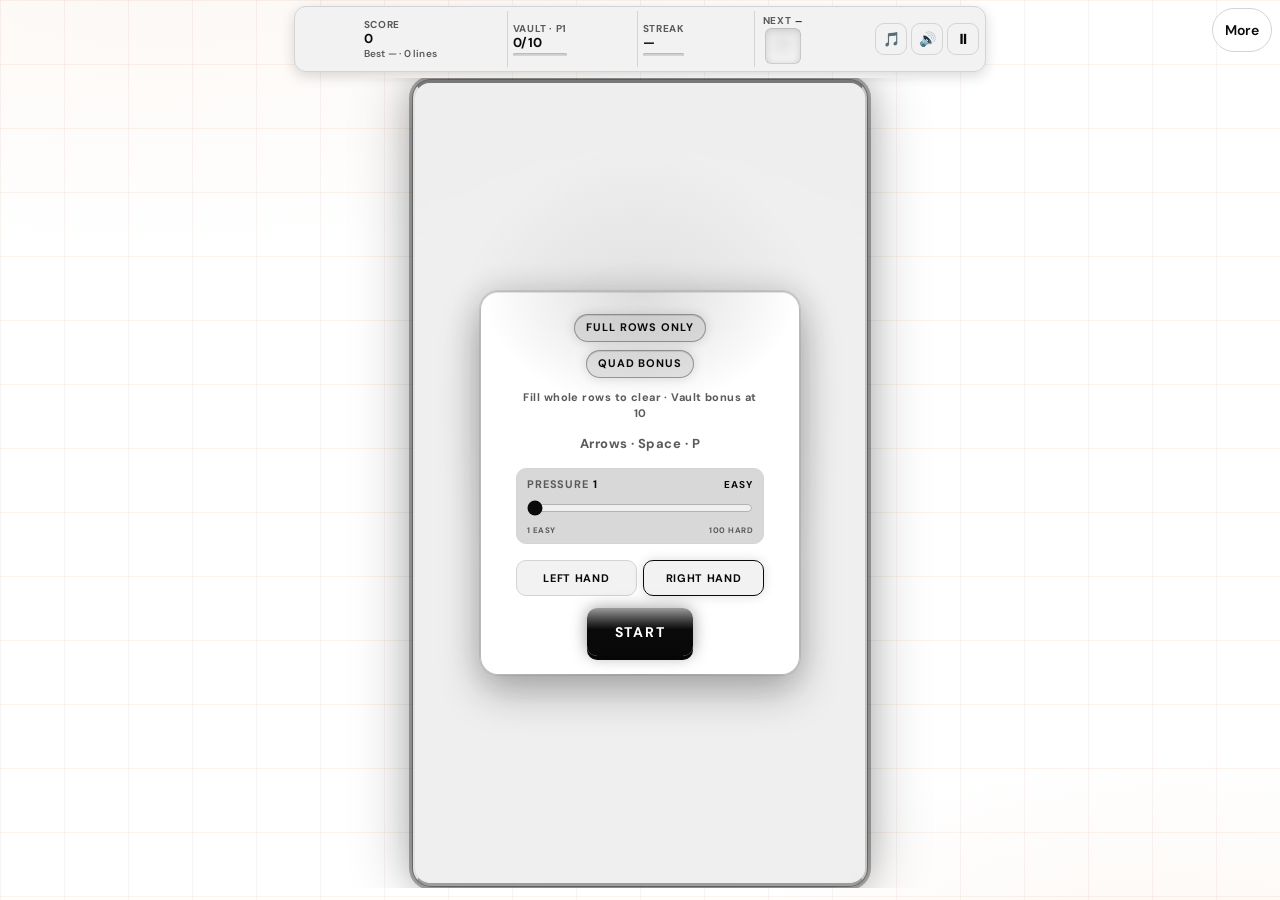
==== index.html @ 6a360b97 "Seclusa Blocks 0.1.0 Publish this game on its own, split out of the combined Seclusa Games app.  Co-" ====
<!DOCTYPE html>
<html lang="en" data-mono data-warm>
<head>
    <meta charset="UTF-8">
    <!--
        `frame-ancestors` is deliberately absent: browsers ignore it in a <meta> tag.
        The local dev server sends X-Frame-Options: SAMEORIGIN so the launcher can
        embed this game. It does not send a CSP header. GitHub Pages sends neither.

        frame-src 'none' stays: it restricts what THIS document may frame, and Blocks
        frames nothing.
    -->
    <meta http-equiv="Content-Security-Policy" content="default-src 'self'; script-src 'self'; style-src 'self'; img-src 'self'; connect-src 'none'; font-src 'self'; media-src 'none'; object-src 'none'; base-uri 'none'; form-action 'none'; frame-src 'none'; manifest-src 'self'; worker-src 'self'; upgrade-insecure-requests">
    <meta http-equiv="Permissions-Policy" content="camera=(), microphone=(), geolocation=(), payment=(), clipboard-read=(), usb=(), midi=(), serial=(), display-capture=(), accelerometer=(), gyroscope=(), magnetometer=(), idle-detection=(), screen-wake-lock=(), browsing-topics=(), interest-cohort=()">
    <meta name="robots" content="noindex, nofollow">
    <meta name="viewport" content="width=device-width, initial-scale=1.0, viewport-fit=cover">
    <meta name="referrer" content="no-referrer">
    <meta name="description" content="Seclusa Blocks — privacy-first falling-block puzzle. No tracking, all local.">
    <meta name="theme-color" content="#0a0a0f" media="(prefers-color-scheme: dark)">
    <meta name="theme-color" content="#0a0a0f">
    <meta name="color-scheme" content="light dark">
    <meta name="mobile-web-app-capable" content="yes">
    <meta name="apple-mobile-web-app-capable" content="yes">
    <meta name="apple-mobile-web-app-status-bar-style" content="black-translucent">
    <meta name="apple-mobile-web-app-title" content="Seclusa Blocks">
    <meta name="application-name" content="Seclusa Blocks">
    <meta name="format-detection" content="telephone=no">
    <link rel="manifest" href="manifest.json">
    <link rel="icon" href="icon.svg" type="image/svg+xml">
    <link rel="icon" href="icon-192.png" type="image/png" sizes="192x192">
    <link rel="apple-touch-icon" href="icon-192.png" sizes="192x192">
    <link rel="apple-touch-icon" href="icon-512.png" sizes="512x512">
    <title>Seclusa Blocks</title>
    <!--
        The shared Material 3 design system first (it writes the --md-sys-color-*
        roles for [data-palette]/[data-theme]), then this game's own stylesheet,
        which builds its tokens on top of those roles.
    -->
    <link rel="stylesheet" href="theme.css">
    <!--
        Puts data-palette / data-theme on this frame's <html> before first paint,
        and listens for `storage` so a palette picked in the launcher — or in any
        other game — lands here without a reload.
    -->
    <script src="theme-game.js"></script>
    <link rel="stylesheet" href="seclusa-base.css">
    <link rel="stylesheet" href="mono.css">
    <link rel="stylesheet" href="style.css">

    <meta name="version" content="0.1.0">
    <link rel="stylesheet" href="stand.css">
</head>
<body>
    <noscript>
        <p class="noscript-note">JavaScript is required to play Seclusa Blocks. Everything runs locally in your browser.</p>
    </noscript>
    <div class="game-container">
        <header class="hud" id="hud">
            <div class="hud-stats" id="statsPanel">
                <div class="stat">
                    <span class="stat-k">Score</span>
                    <span class="stat-v" id="scoreDisplay">0</span>
                    <span class="stat-s">Best <span id="bestDisplay">0</span> · <span id="linesDisplay">0</span> lines</span>
                </div>
                <div class="stat stat-vault" id="vaultBox">
                    <span class="stat-k"><span id="goalDisplay">Vault</span> · P<span id="levelDisplay">1</span></span>
                    <span class="stat-v" id="vaultDisplay">0/10</span>
                    <div class="streak-meter vault-meter" id="vaultMeter" aria-hidden="true">
                        <div class="streak-meter-fill" id="vaultMeterFill"></div>
                    </div>
                    <span class="stat-s hidden" id="goalSub">Clear lines to fill</span>
                    <span class="stat-s hidden" id="levelProgress" aria-hidden="true"></span>
                </div>
                <div class="stat stat-streak" id="streakBox">
                    <span class="stat-k">Streak</span>
                    <span class="stat-v" id="streakDisplay">—</span>
                    <div class="streak-meter" id="streakMeter" aria-hidden="true">
                        <div class="streak-meter-fill" id="streakMeterFill"></div>
                    </div>
                </div>
                <div class="stat stat-next">
                    <span class="stat-k">Next <span class="next-piece-name" id="nextPieceName">—</span></span>
                    <canvas id="nextCanvas" width="100" height="100"></canvas>
                </div>
            </div>
            <div class="hud-actions">
                <button class="icon-btn" id="musicBtn" title="Toggle Music" type="button" aria-label="Music">🎵</button>
                <button class="icon-btn" id="sfxBtn" title="Toggle Sounds" type="button" aria-label="Sounds">🔊</button>
                <button class="icon-btn" id="pauseBtn" title="Pause" type="button" aria-label="Pause">⏸</button>
            </div>
        </header>

        <div class="board-panel" id="boardPanel">
            <div class="game-board vault-frame" id="gameBoard">
                <canvas id="gameCanvas"></canvas>
                <div class="board-toast hidden" id="boardToast" aria-live="polite" aria-atomic="true"></div>
                <div class="overlay" id="startOverlay">
                    <div class="overlay-panel">
                    <!--
                        No name here either. The launcher bar above says
                        `SECLUSA BLOCKS` for as long as the game is open; a second copy
                        in this panel restated it, and Paused and Game Over each carry
                        their own heading, so nothing needed a name here.
                    -->
                    <p class="start-rules"><span class="rule-chip">Full rows only</span><span class="rule-chip">Quad bonus</span></p>
                    <p class="start-hint" id="startGoalHint">Fill whole rows to clear · Vault bonus at 10</p>
                    <p class="control-hint control-hint-touch swipe-hint">Swipe · ▼ soft · ⬇ hard</p>
                    <p class="control-hint control-hint-keyboard">Arrows · Space · P</p>
                    <label class="diff-control" for="diffSlider">
                        <span class="diff-head">
                            <span>Pressure <strong id="diffValue">1</strong></span>
                            <span class="diff-hint" id="diffHint">Easy</span>
                        </span>
                        <input type="range" id="diffSlider" min="1" max="100" value="1" step="1"
                            aria-valuemin="1" aria-valuemax="100" aria-valuenow="1"
                            aria-label="Starting pressure 1 easy to 100 hard">
                        <span class="diff-ends" aria-hidden="true"><span>1 Easy</span><span>100 Hard</span></span>
                    </label>
                    <div class="hand-toggle" role="group" aria-label="Handedness">
                        <button class="btn btn-secondary hand-btn" id="handLeftBtn" type="button" aria-pressed="false">Left hand</button>
                        <button class="btn btn-secondary hand-btn" id="handRightBtn" type="button" aria-pressed="true">Right hand</button>
                    </div>
                    <button class="btn btn-primary hidden" id="continueBtn" type="button">Continue</button>
                    <button class="btn btn-primary" id="startBtn" type="button">Start</button>
                    </div>
                </div>
                <div class="overlay hidden" id="pauseOverlay">
                    <div class="overlay-panel">
                    <h2>Paused</h2>
                    <div class="hand-toggle" role="group" aria-label="Handedness">
                        <button class="btn btn-secondary hand-btn" id="pauseHandLeftBtn" type="button" aria-pressed="false">Left hand</button>
                        <button class="btn btn-secondary hand-btn" id="pauseHandRightBtn" type="button" aria-pressed="true">Right hand</button>
                    </div>
                    <button class="btn btn-primary" id="resumeBtn" type="button">Resume</button>
                    <button class="btn btn-secondary" id="restartFromPause" type="button">New game</button>
                    </div>
                </div>
                <div class="overlay hidden" id="gameOverOverlay">
                    <div class="overlay-panel">
                    <h2>Game Over</h2>
                    <p class="overlay-stat">Score <span id="finalScore">0</span></p>
                    <p class="overlay-stat">Best <span id="finalBest">0</span></p>
                    <p class="overlay-new-best hidden" id="newBestBanner">New best!</p>
                    <p class="overlay-stat overlay-stat-dim">Lines <span id="finalLines">0</span> · Pressure <span id="finalLevel">1</span></p>
                    <button class="btn btn-primary" id="retryBtn" type="button">Play Again</button>
                    </div>
                </div>
            </div>
        </div>

        <div class="control-rail" id="controlRail" aria-hidden="true"></div>

        <button class="dpad-btn hard-drop" id="hardDropBtn" type="button" aria-label="Hard drop">⬇</button>
        <div class="controls-main" id="controlsMain">
            <button class="rotate-btn" id="rotateBtn" type="button" aria-label="Rotate">↻</button>
            <div class="dpad">
                <button class="dpad-btn" id="leftBtn" type="button" aria-label="Left">◀</button>
                <button class="dpad-btn" id="downBtn" type="button" aria-label="Soft drop">▼</button>
                <button class="dpad-btn" id="rightBtn" type="button" aria-label="Right">▶</button>
            </div>
        </div>
    </div>


    <!--
        The "No data leaves your device" badge used to sit here. Privacy is a property of
        the whole app, not of one game, so it is stated once in the Seclusa Games
        launcher About dialog rather than repeated in every game.
    -->

    <script type="module" src="js/main.js"></script>
    <script src="stand-help.js"></script>
    <script src="stand.js"></script>
</body>
</html>
---- theme.css ----
/*
 * Seclusa Games — the shared Material 3 design system.
 *
 * Tokens and chrome are ported from the Solitaire PWA so every game shares one look:
 *   Solitaire/pwa/src/ui/theme.css   (Material 3 theme transcribed from the Android app)
 *   Solitaire/pwa/src/ui/theme.ts    (light/dark + palette role values)
 *   Solitaire/pwa/src/ui/AboutScreen.ts, Dialogs.ts (app bar, dialogs, pills, cards)
 *
 * The palette and night mode are applied through the `data-palette` / `data-theme`
 * attributes on <html> instead of inline styles, because there is no bundler for a
 * game's shell — theme-game.js only sets those two attributes and persists the choice.
 */

/*
 * Typography.
 *
 * DM Sans for body, Sora for headings — the same pair the Seclusa Weather app uses, so
 * the whole Seclusa family shares one voice.
 *
 * Self-hosted, deliberately. A font from Google's CDN would mean a request to a third
 * party on every first visit, which breaks the promise this app makes in its README and
 * in its `connect-src 'none'` policy. These files are latin-subset WOFF2 copied from
 * the weather app's own assets; all six together are 96 KB, loaded once and cached.
 *
 * This also fixes small text rendering as a scatter of dots. `system-ui` was resolving
 * to a face the browser did not treat as concrete — it matched none of the installed
 * families when measured — and the fallback's hinting broke glyph stems apart at the
 * sizes this UI uses. A real hinted webfont does not have that failure mode.
 *
 * `font-display: swap` so text paints immediately in the fallback rather than staying
 * invisible while the woff2 arrives.
 *
 * Pac-Man's ArcadeR is the one deliberate exception: it is part of that game's arcade
 * identity rather than app chrome, and stays.
 */
@font-face {
  font-family: 'DM Sans';
  font-style: normal;
  font-weight: 400;
  font-display: swap;
  src: url('assets/fonts/dm-sans-latin-400-normal.woff2') format('woff2');
}
@font-face {
  font-family: 'DM Sans';
  font-style: normal;
  font-weight: 500;
  font-display: swap;
  src: url('assets/fonts/dm-sans-latin-400-normal.woff2') format('woff2');
}
@font-face {
  font-family: 'DM Sans';
  font-style: normal;
  font-weight: 600;
  font-display: swap;
  src: url('assets/fonts/dm-sans-latin-600-normal.woff2') format('woff2');
}
@font-face {
  font-family: 'DM Sans';
  font-style: normal;
  font-weight: 700;
  font-display: swap;
  src: url('assets/fonts/dm-sans-latin-700-normal.woff2') format('woff2');
}
@font-face {
  font-family: 'Sora';
  font-style: normal;
  font-weight: 600;
  font-display: swap;
  src: url('assets/fonts/sora-latin-600-normal.woff2') format('woff2');
}
@font-face {
  font-family: 'Sora';
  font-style: normal;
  font-weight: 700;
  font-display: swap;
  src: url('assets/fonts/sora-latin-700-normal.woff2') format('woff2');
}
@font-face {
  font-family: 'Sora';
  font-style: normal;
  font-weight: 800;
  font-display: swap;
  src: url('assets/fonts/sora-latin-800-normal.woff2') format('woff2');
}

:root {
  --font-sans: 'DM Sans', -apple-system, BlinkMacSystemFont, 'Segoe UI', Roboto,
    'Noto Sans', 'Liberation Sans', Arial, sans-serif;
  --font-display: 'Sora', 'DM Sans', -apple-system, BlinkMacSystemFont, 'Segoe UI',
    Roboto, sans-serif;

  /*
   * The shared page backdrop: a square grid, masked to fade out from the centre, over
   * a soft vignette.
   *
   * This started life as Blocks' own background. It is now the app's — every game and
   * the launcher wear the same grid, so the five games read as one product rather than
   * five that happen to share a palette.
   *
   * The ink is a very faded orange rather than the palette's on-surface grey, and mixed
   * from `--warm` so it follows the canonical palette in seclusa-base.css and flips with
   * light and dark on its own — at 8% there is no second orange here to keep in step.
   * It is fainter than the grey it replaced because the grid sits behind text and tiles
   * on this screen, where a 10% line is a visible weave rather than ground.
   *
   * The card games do not show this grid: their felt is an absolutely positioned element
   * over the whole window, painted on top of `html::before`. They carry their own, which
   * is why the two are not one token.
   *
   * The fallback in `--warm` is load-bearing. Three offline pages link this file without
   * seclusa-base.css, where `--warm` is undefined -- and an undefined var() inside
   * color-mix() makes the whole declaration invalid at computed-value time, which takes
   * the grid with it and shows no error. The fallback is the dark-theme value from
   * seclusa-base.css, so those pages get the same line rather than none.
   */
  --page-grid-ink: color-mix(in srgb, var(--warm, #e08a3c) 8%, transparent);
  --page-grid-size: 32px;
  --page-vignette: color-mix(in srgb, var(--md-sys-color-scrim) 9%, transparent);

  /* Neutral color roles (light) — Solitaire values/colors.xml */
  --md-sys-color-surface: #fcf8f7;
  --md-sys-color-on-surface: #1c1b1b;
  --md-sys-color-surface-container-lowest: #ffffff;
  --md-sys-color-surface-container-low: #f6f1f0;
  --md-sys-color-surface-container: #f0ebea;
  --md-sys-color-surface-container-high: #ebe4e4;
  --md-sys-color-surface-container-highest: #e5dedd;
  --md-sys-color-surface-bright: #fcf8f6;
  --md-sys-color-surface-dim: #dcd5d4;
  --md-sys-color-surface-variant: #e8e0de;
  --md-sys-color-on-surface-variant: #4a4444;
  --md-sys-color-outline: #7b7474;
  --md-sys-color-outline-variant: #cbc3c2;
  --md-sys-color-error: #b3261e;
  --md-sys-color-on-error: #ffffff;
  --md-sys-color-error-container: #f9dedc;
  --md-sys-color-on-error-container: #410e0b;
  --md-sys-color-inverse-surface: #32302f;
  --md-sys-color-inverse-on-surface: #f5eeed;
  --md-sys-color-scrim: #000000;

  /*
   * HAIRLINES.
   *
   * A one-pixel rule only reads as a *line* when it is opaque enough. Below roughly a
   * quarter of the ink colour it stops being a continuous stroke and reads as a row of
   * dots — which is the "dotty line" artefact, and it gets worse the thinner the line is
   * in device pixels. Measured at devicePixelRatio 1.25, Chromium reports a used border
   * width of 0.8px for 1px, 1.5px and even 0.5px — one whole device pixel in every case —
   * so the width is not the variable; the alpha is.
   *
   * These two tokens put a floor under it. Mix with `transparent`, so they tint whatever
   * surface they sit on and stay correct in both themes.
   */
  --hairline: color-mix(in srgb, var(--md-sys-color-on-surface) 30%, transparent);
  --hairline-strong: color-mix(in srgb, var(--md-sys-color-on-surface) 55%, transparent);

  /*
   * Chrome colors — menu bar, chips, header buttons.
   *
   * These used to be hard-coded translucent washes — `--menu-bar-surface: #1affffff`
   * over a `blur(6px)` backdrop — which resolve to a cold pale-cyan 30% white border.
   * Against the card games' green playfields that reads as an unwanted cold edge, and
   * the dark theme's `#cc1a1a1a` surface put a maroon wash behind every pill.
   *
   * They are now palette-aware Material roles instead. Chrome recedes; the palette
   * colour is reserved for accents (active buttons, focus, the card playfield), so the
   * whole app shifts with the theme and nothing floats on a mismatched tint.
   */
  --menu-bar-icon: var(--md-sys-color-on-surface-variant);
  --menu-bar-label: var(--md-sys-color-on-surface-variant);
  --menu-bar-surface: var(--md-sys-color-surface-container);
  --menu-bar-stroke: var(--md-sys-color-outline-variant);
  /*
   * The score and time chips sit *on* the menu bar, so they cannot share its surface.
   * Both were `surface-container` / `surface-container-low`, which in light mode are
   * #f0ebea and #f6f1f0 — a 2% difference. The chips read as washed into the bar behind
   * them rather than as objects in their own right. `lowest` is the step that actually
   * lifts them: white on light, near-black on dark. Same reasoning for header buttons,
   * which sit on the same bar.
   */
  --score-chip-surface: var(--md-sys-color-surface-container-lowest);
  --score-chip-stroke: var(--md-sys-color-outline-variant);
  --header-button-surface: var(--md-sys-color-surface-container-lowest);
  --header-button-stroke: var(--md-sys-color-outline-variant);
  --settings-background: var(--md-sys-color-surface-container-low);
  --preference-card: var(--md-sys-color-surface-container-lowest);

  /* Shapes and elevations — drawable/*.xml, dimens.xml */
  --menu-bar-radius: 16px;
  --menu-bar-border: 1px solid var(--menu-bar-stroke);
  --score-chip-radius: 16px;
  --score-chip-border: 1px solid var(--score-chip-stroke);
  --score-chip-shadow: 0 2px 6px rgb(0 0 0 / 35%);
  --bar-margin: 16px;
  --layout-padding: 15px;

  /* Type scale — styles.xml TextAppearance.App.* */
  /*
 * Type scale.
 *
 * Weights raised from the original, but not as far as a first pass took them. Body copy
 * sat at 400 and did read thin, so bodies are 500. The first attempt pushed every
 * heading to 800 as well, which flattened the hierarchy — everything shouted at once and
 * the scale stopped reading. Headings stay at 700.
 *
 * Menu labels are the one to watch: they are small, and 600 weight at that size is the
 * worst combination on a low-resolution display — the stems are thinner than a device
 * pixel and break up. They sit at 500 with a touch of letter-spacing to stay legible.
 *
 * Sizes were raised a step across the board; the previous set read small, especially on
 * a phone where the launcher tiles carry most of the interface.
 */
  --type-title-large: 800 22px/1.25 var(--font-display);
  --type-title-medium: 700 18px/1.3 var(--font-display);
  --type-body-large: 400 16px/1.5 var(--font-sans);
  --type-body-medium: 400 15px/1.45 var(--font-sans);
  --type-label-large: 600 15px/1.3 var(--font-sans);
  --type-menu-label: 600 12.5px/1.35 var(--font-sans);

  color-scheme: light dark;
}

/* Dark neutrals — Solitaire values-night/colors.xml */
[data-theme='dark'] {
  /* The vignette has to work harder in the dark, where there is no surface to sink
     into. Same as Blocks did with its own copy of this value. */
  --page-vignette: color-mix(in srgb, var(--md-sys-color-scrim) 55%, transparent);
  --md-sys-color-surface: #121212;
  --md-sys-color-on-surface: #e8e6e3;
  --md-sys-color-surface-container-lowest: #0c0c0c;
  --md-sys-color-surface-container-low: #1a1a1a;
  --md-sys-color-surface-container: #212121;
  --md-sys-color-surface-container-high: #2c2c2c;
  --md-sys-color-surface-container-highest: #383838;
  --md-sys-color-surface-bright: #3f3f3f;
  --md-sys-color-surface-dim: #121212;
  --md-sys-color-surface-variant: #494643;
  --md-sys-color-on-surface-variant: #cbc5c0;
  --md-sys-color-outline: #958f8a;
  --md-sys-color-outline-variant: #494643;
  --md-sys-color-error: #ffb4ab;
  --md-sys-color-on-error: #690005;
  --md-sys-color-error-container: #93000a;
  --md-sys-color-on-error-container: #ffdad6;
  --md-sys-color-inverse-surface: #e8e6e3;
  --md-sys-color-inverse-on-surface: #2f2f2f;
  --menu-bar-icon: var(--md-sys-color-on-surface-variant);
  --menu-bar-label: var(--md-sys-color-on-surface-variant);
  /* See the light block above — the dark overrides no longer use hard-coded maroon and
     cyan-white washes, they inherit the same palette-aware roles. */
  --menu-bar-surface: var(--md-sys-color-surface-container);
  --menu-bar-stroke: var(--md-sys-color-outline-variant);
  /*
   * The score and time chips sit *on* the menu bar, so they cannot share its surface.
   * Both were `surface-container` / `surface-container-low`, which in light mode are
   * #f0ebea and #f6f1f0 — a 2% difference. The chips read as washed into the bar behind
   * them rather than as objects in their own right. `lowest` is the step that actually
   * lifts them: white on light, near-black on dark. Same reasoning for header buttons,
   * which sit on the same bar.
   */
  --score-chip-surface: var(--md-sys-color-surface-container-lowest);
  --score-chip-stroke: var(--md-sys-color-outline-variant);
  --header-button-surface: var(--md-sys-color-surface-container-lowest);
  --header-button-stroke: var(--md-sys-color-outline-variant);
  --settings-background: var(--md-sys-color-surface-container-low);
  --preference-card: var(--md-sys-color-surface-container-lowest);
}

/*
 * SECONDARY / TERTIARY.
 *
 * Added because games need a second and a third accent hue. The card games only
 * ever paint `primary`, but Block's "Vault" meter, its streak meter and Word
 * Puzzle's gradient partner all need to be visibly *other* colours, and a game
 * that invented its own hex for those would be exactly the fixed palette this
 * file exists to prevent. `secondary` and `tertiary` are the rest of the
 * Material 3 role set for each scheme, so the four palettes stay the whole
 * palette and the games stay consumers of it.
 */

/*
 * The default palette, as plain CSS.
 *
 * `data-palette` is set by JS from localStorage, so before that runs — and permanently
 * if it never runs — the root element carried no `--md-sys-color-primary` at all. Every
 * accent in the shell resolved to an invalid value and painted as nothing, which is a
 * visible flash on first paint rather than a theoretical one.
 *
 * These are navy's light-scheme values, mirroring `[data-palette='navy']` below. Same
 * specificity, and deliberately earlier in the file, so any real `data-palette` still
 * wins. DEFAULT_THEME_COLOR in theme.js / theme-game.js / games/pacman/theme.js and the
 * card engine's Preferences.js must agree with this block.
 */
:root {
  --md-sys-color-primary: #1b3b6f;
  --md-sys-color-on-primary: #ffffff;
  --md-sys-color-primary-container: #d4e3ff;
  --md-sys-color-on-primary-container: #001c3b;
  --md-sys-color-secondary: #4a5b70;
  --md-sys-color-on-secondary: #ffffff;
  --md-sys-color-secondary-container: #d4e3ff;
  --md-sys-color-on-secondary-container: #0b1b2d;
  --md-sys-color-tertiary: #565e71;
  --md-sys-color-on-tertiary: #ffffff;
  --md-sys-color-tertiary-container: #dae2f9;
  --md-sys-color-on-tertiary-container: #131c2c;
  --theme-game-select-background: #0d2340;
  --theme-game-select-background-end: #081629;
  --theme-color-drawer-selected: #cfe0fb;
}

/*
 * Palette roles. Only the roles this shell actually paints are ported — the secondary
 * and tertiary containers of the Android theme are unused outside the card table.
 */
[data-palette='orange'] {
  --md-sys-color-primary: #8b5000;
  --md-sys-color-on-primary: #ffffff;
  --md-sys-color-primary-container: #ffdcc2;
  --md-sys-color-on-primary-container: #2c1500;  --md-sys-color-secondary: #6f4a8c;
  --md-sys-color-on-secondary: #ffffff;
  --md-sys-color-secondary-container: #edd9ff;
  --md-sys-color-on-secondary-container: #25073a;
  --md-sys-color-tertiary: #00696e;
  --md-sys-color-on-tertiary: #ffffff;
  --md-sys-color-tertiary-container: #9df0f6;
  --md-sys-color-on-tertiary-container: #002022;
  --theme-game-select-background: #bf360c;
  --theme-game-select-background-end: #7e2202;
  --theme-color-drawer-selected: #ffe0b2;
}

[data-palette='green'] {
  --md-sys-color-primary: #1b6b37;
  --md-sys-color-on-primary: #ffffff;
  --md-sys-color-primary-container: #a8f2ad;
  --md-sys-color-on-primary-container: #002106;  --md-sys-color-secondary: #6f4a8c;
  --md-sys-color-on-secondary: #ffffff;
  --md-sys-color-secondary-container: #edd9ff;
  --md-sys-color-on-secondary-container: #25073a;
  --md-sys-color-tertiary: #00696e;
  --md-sys-color-on-tertiary: #ffffff;
  --md-sys-color-tertiary-container: #9df0f6;
  --md-sys-color-on-tertiary-container: #002022;
  --theme-game-select-background: #14532d;
  --theme-game-select-background-end: #0b3b1e;
  --theme-color-drawer-selected: #c8e6c9;
}

[data-palette='blue'] {
  --md-sys-color-primary: #1565c0;
  --md-sys-color-on-primary: #ffffff;
  --md-sys-color-primary-container: #d6e3ff;
  --md-sys-color-on-primary-container: #001b3f;  --md-sys-color-secondary: #6f4a8c;
  --md-sys-color-on-secondary: #ffffff;
  --md-sys-color-secondary-container: #edd9ff;
  --md-sys-color-on-secondary-container: #25073a;
  --md-sys-color-tertiary: #00696e;
  --md-sys-color-on-tertiary: #ffffff;
  --md-sys-color-tertiary-container: #9df0f6;
  --md-sys-color-on-tertiary-container: #002022;
  --theme-game-select-background: #0d47a1;
  --theme-game-select-background-end: #082f66;
  --theme-color-drawer-selected: #bbdefb;
}

[data-palette='purple'] {
  --md-sys-color-primary: #6a1b9a;
  --md-sys-color-on-primary: #ffffff;
  --md-sys-color-primary-container: #f3daff;
  --md-sys-color-on-primary-container: #260046;  --md-sys-color-secondary: #8f4d00;
  --md-sys-color-on-secondary: #ffffff;
  --md-sys-color-secondary-container: #ffddb8;
  --md-sys-color-on-secondary-container: #2d1500;
  --md-sys-color-tertiary: #00696e;
  --md-sys-color-on-tertiary: #ffffff;
  --md-sys-color-tertiary-container: #9df0f6;
  --md-sys-color-on-tertiary-container: #002022;
  --theme-game-select-background: #3f0f5e;
  --theme-game-select-background-end: #27093b;
  --theme-color-drawer-selected: #e1bee7;
}

/*
 * Four more palettes, added so the picker is a real choice rather than four options.
 * Rose, Teal, Amber and Slate fill the gaps the original set left: there was no warm
 * red, no cool cyan, no gold, and nothing neutral at all. Slate in particular gives a
 * calm, near-achromatic option for anyone who finds the saturated greens tiring.
 *
 * Every block carries the full Material 3 role set in both schemes, because these roles
 * are read directly by the chrome, the dialogs and the games — a partial block would
 * fall through to the previous palette's values and produce a mismatched UI.
 */
[data-palette='rose'] {
  --md-sys-color-primary: #a8274e;
  --md-sys-color-on-primary: #ffffff;
  --md-sys-color-primary-container: #ffd9e1;
  --md-sys-color-on-primary-container: #3f0018;
  --md-sys-color-secondary: #75565a;
  --md-sys-color-on-secondary: #ffffff;
  --md-sys-color-secondary-container: #ffd9e0;
  --md-sys-color-on-secondary-container: #2c1519;
  --md-sys-color-tertiary: #7c5635;
  --md-sys-color-on-tertiary: #ffffff;
  --md-sys-color-tertiary-container: #ffdbbe;
  --md-sys-color-on-tertiary-container: #2f1500;
  --theme-game-select-background: #7b1f3a;
  --theme-game-select-background-end: #4f1124;
  --theme-color-drawer-selected: #f9d9e0;
}

[data-palette='teal'] {
  --md-sys-color-primary: #006a60;
  --md-sys-color-on-primary: #ffffff;
  --md-sys-color-primary-container: #9df2e7;
  --md-sys-color-on-primary-container: #00201c;
  --md-sys-color-secondary: #4a6360;
  --md-sys-color-on-secondary: #ffffff;
  --md-sys-color-secondary-container: #cce8e3;
  --md-sys-color-on-secondary-container: #06201d;
  --md-sys-color-tertiary: #456179;
  --md-sys-color-on-tertiary: #ffffff;
  --md-sys-color-tertiary-container: #cbe6ff;
  --md-sys-color-on-tertiary-container: #001e31;
  --theme-game-select-background: #0b4f49;
  --theme-game-select-background-end: #06332f;
  --theme-color-drawer-selected: #b2dfd7;
}

[data-palette='amber'] {
  --md-sys-color-primary: #8a5a00;
  --md-sys-color-on-primary: #ffffff;
  --md-sys-color-primary-container: #ffddb0;
  --md-sys-color-on-primary-container: #2c1800;
  --md-sys-color-secondary: #6c5c3f;
  --md-sys-color-on-secondary: #ffffff;
  --md-sys-color-secondary-container: #f5e0bb;
  --md-sys-color-on-secondary-container: #251a04;
  --md-sys-color-tertiary: #4c6545;
  --md-sys-color-on-tertiary: #ffffff;
  --md-sys-color-tertiary-container: #ceeabd;
  --md-sys-color-on-tertiary-container: #0a1f08;
  --theme-game-select-background: #6b4a12;
  --theme-game-select-background-end: #44300a;
  --theme-color-drawer-selected: #ffe1b8;
}

[data-palette='slate'] {
  --md-sys-color-primary: #4f5b66;
  --md-sys-color-on-primary: #ffffff;
  --md-sys-color-primary-container: #d6e2ee;
  --md-sys-color-on-primary-container: #0b1923;
  --md-sys-color-secondary: #525f6a;
  --md-sys-color-on-secondary: #ffffff;
  --md-sys-color-secondary-container: #d6e4f1;
  --md-sys-color-on-secondary-container: #0d1c27;
  --md-sys-color-tertiary: #5c5f6b;
  --md-sys-color-on-tertiary: #ffffff;
  --md-sys-color-tertiary-container: #e2e2ec;
  --md-sys-color-on-tertiary-container: #191b24;
  --theme-game-select-background: #37424c;
  --theme-game-select-background-end: #232b33;
  --theme-color-drawer-selected: #d3dde6;
}

[data-palette='navy'] {
  --md-sys-color-primary: #1b3b6f;
  --md-sys-color-on-primary: #ffffff;
  --md-sys-color-primary-container: #d4e3ff;
  --md-sys-color-on-primary-container: #001c3b;
  --md-sys-color-secondary: #4a5b70;
  --md-sys-color-on-secondary: #ffffff;
  --md-sys-color-secondary-container: #d4e3ff;
  --md-sys-color-on-secondary-container: #0b1b2d;
  --md-sys-color-tertiary: #565e71;
  --md-sys-color-on-tertiary: #ffffff;
  --md-sys-color-tertiary-container: #dae2f9;
  --md-sys-color-on-tertiary-container: #131c2c;
  --theme-game-select-background: #0d2340;
  --theme-game-select-background-end: #081629;
  --theme-color-drawer-selected: #cfe0fb;
}

[data-palette='indigo'] {
  --md-sys-color-primary: #4b52c4;
  --md-sys-color-on-primary: #ffffff;
  --md-sys-color-primary-container: #e0e0ff;
  --md-sys-color-on-primary-container: #000f5c;
  --md-sys-color-secondary: #5b5d72;
  --md-sys-color-on-secondary: #ffffff;
  --md-sys-color-secondary-container: #e0e0f9;
  --md-sys-color-on-secondary-container: #181a2c;
  --md-sys-color-tertiary: #77536d;
  --md-sys-color-on-tertiary: #ffffff;
  --md-sys-color-tertiary-container: #ffd7f1;
  --md-sys-color-on-tertiary-container: #2d1228;
  --theme-game-select-background: #2c3080;
  --theme-game-select-background-end: #1b1e56;
  --theme-color-drawer-selected: #dcdcff;
}

[data-palette='lime'] {
  --md-sys-color-primary: #4a6700;
  --md-sys-color-on-primary: #ffffff;
  --md-sys-color-primary-container: #c9f27f;
  --md-sys-color-on-primary-container: #142100;
  --md-sys-color-secondary: #57643a;
  --md-sys-color-on-secondary: #ffffff;
  --md-sys-color-secondary-container: #daeab6;
  --md-sys-color-on-secondary-container: #151e00;
  --md-sys-color-tertiary: #39656b;
  --md-sys-color-on-tertiary: #ffffff;
  --md-sys-color-tertiary-container: #bfeaf1;
  --md-sys-color-on-tertiary-container: #001f24;
  --theme-game-select-background: #2f5000;
  --theme-game-select-background-end: #1d3300;
  --theme-color-drawer-selected: #cbf19b;
}

[data-palette='crimson'] {
  --md-sys-color-primary: #8c1d18;
  --md-sys-color-on-primary: #ffffff;
  --md-sys-color-primary-container: #ffdad6;
  --md-sys-color-on-primary-container: #410002;
  --md-sys-color-secondary: #775652;
  --md-sys-color-on-secondary: #ffffff;
  --md-sys-color-secondary-container: #ffdad6;
  --md-sys-color-on-secondary-container: #2d1512;
  --md-sys-color-tertiary: #705c2e;
  --md-sys-color-on-tertiary: #ffffff;
  --md-sys-color-tertiary-container: #fbdfa6;
  --md-sys-color-on-tertiary-container: #261900;
  --theme-game-select-background: #6b1611;
  --theme-game-select-background-end: #450d0a;
  --theme-color-drawer-selected: #f9d9d6;
}

[data-theme='dark'][data-palette='navy'] {
  --md-sys-color-primary: #a8c8ff;
  --md-sys-color-on-primary: #00315e;
  --md-sys-color-primary-container: #1b3b6f;
  --md-sys-color-on-primary-container: #d4e3ff;
  --md-sys-color-secondary: #b9c8db;
  --md-sys-color-on-secondary: #23313f;
  --md-sys-color-secondary-container: #3a495a;
  --md-sys-color-on-secondary-container: #d4e3ff;
  --md-sys-color-tertiary: #bec6dc;
  --md-sys-color-on-tertiary: #28303f;
  --md-sys-color-tertiary-container: #3e4759;
  --md-sys-color-on-tertiary-container: #dae2f9;
  --theme-color-drawer-selected: #1b3b6f;
}

[data-theme='dark'][data-palette='indigo'] {
  --md-sys-color-primary: #bec2ff;
  --md-sys-color-on-primary: #141e9e;
  --md-sys-color-primary-container: #333bcb;
  --md-sys-color-on-primary-container: #e0e0ff;
  --md-sys-color-secondary: #c3c5dd;
  --md-sys-color-on-secondary: #2c2f42;
  --md-sys-color-secondary-container: #424659;
  --md-sys-color-on-secondary-container: #e0e0f9;
  --md-sys-color-tertiary: #e6b9d8;
  --md-sys-color-on-tertiary: #45263d;
  --md-sys-color-tertiary-container: #5d3b55;
  --md-sys-color-on-tertiary-container: #ffd7f1;
  --theme-color-drawer-selected: #333bcb;
}

[data-theme='dark'][data-palette='lime'] {
  --md-sys-color-primary: #aed65f;
  --md-sys-color-on-primary: #253500;
  --md-sys-color-primary-container: #354d00;
  --md-sys-color-on-primary-container: #c9f27f;
  --md-sys-color-secondary: #bfcaa0;
  --md-sys-color-on-secondary: #2a3514;
  --md-sys-color-secondary-container: #404b29;
  --md-sys-color-on-secondary-container: #daeab6;
  --md-sys-color-tertiary: #a3ced5;
  --md-sys-color-on-tertiary: #07363d;
  --md-sys-color-tertiary-container: #204d54;
  --md-sys-color-on-tertiary-container: #bfeaf1;
  --theme-color-drawer-selected: #354d00;
}

[data-theme='dark'][data-palette='crimson'] {
  --md-sys-color-primary: #ffb4ab;
  --md-sys-color-on-primary: #5f0b06;
  --md-sys-color-primary-container: #7c1d18;
  --md-sys-color-on-primary-container: #ffdad6;
  --md-sys-color-secondary: #e7bdb8;
  --md-sys-color-on-secondary: #442926;
  --md-sys-color-secondary-container: #5d3d3a;
  --md-sys-color-on-secondary-container: #ffdad6;
  --md-sys-color-tertiary: #dec48c;
  --md-sys-color-on-tertiary: #3f2e06;
  --md-sys-color-tertiary-container: #574516;
  --md-sys-color-on-tertiary-container: #fbdfa6;
  --theme-color-drawer-selected: #7c1d18;
}

[data-theme='dark'][data-palette='rose'] {
  --md-sys-color-primary: #ffb0c1;
  --md-sys-color-on-primary: #5e1130;
  --md-sys-color-primary-container: #86203f;
  --md-sys-color-on-primary-container: #ffd9e1;
  --md-sys-color-secondary: #e3bdc2;
  --md-sys-color-on-secondary: #42292d;
  --md-sys-color-secondary-container: #5a3f44;
  --md-sys-color-on-secondary-container: #ffd9e0;
  --md-sys-color-tertiary: #ecbe98;
  --md-sys-color-on-tertiary: #452a0d;
  --md-sys-color-tertiary-container: #5f4122;
  --md-sys-color-on-tertiary-container: #ffdbbe;
  --theme-color-drawer-selected: #86203f;
}

[data-theme='dark'][data-palette='teal'] {
  --md-sys-color-primary: #81d5cb;
  --md-sys-color-on-primary: #003731;
  --md-sys-color-primary-container: #005048;
  --md-sys-color-on-primary-container: #9df2e7;
  --md-sys-color-secondary: #b0ccc7;
  --md-sys-color-on-secondary: #1c3531;
  --md-sys-color-secondary-container: #334b47;
  --md-sys-color-on-secondary-container: #cce8e3;
  --md-sys-color-tertiary: #aacbe5;
  --md-sys-color-on-tertiary: #123549;
  --md-sys-color-tertiary-container: #2c4b62;
  --md-sys-color-on-tertiary-container: #cbe6ff;
  --theme-color-drawer-selected: #005048;
}

[data-theme='dark'][data-palette='amber'] {
  --md-sys-color-primary: #f7bd6a;
  --md-sys-color-on-primary: #492900;
  --md-sys-color-primary-container: #693c00;
  --md-sys-color-on-primary-container: #ffddb0;
  --md-sys-color-secondary: #d8c4a0;
  --md-sys-color-on-secondary: #3b2f15;
  --md-sys-color-secondary-container: #52452a;
  --md-sys-color-on-secondary-container: #f5e0bb;
  --md-sys-color-tertiary: #b2ce9f;
  --md-sys-color-on-tertiary: #1d360d;
  --md-sys-color-tertiary-container: #364d28;
  --md-sys-color-on-tertiary-container: #ceeabd;
  --theme-color-drawer-selected: #693c00;
}

[data-theme='dark'][data-palette='slate'] {
  --md-sys-color-primary: #bac7d4;
  --md-sys-color-on-primary: #243039;
  --md-sys-color-primary-container: #374754;
  --md-sys-color-on-primary-container: #d6e2ee;
  --md-sys-color-secondary: #bdc8d4;
  --md-sys-color-on-secondary: #27313a;
  --md-sys-color-secondary-container: #3d4752;
  --md-sys-color-on-secondary-container: #d6e4f1;
  --md-sys-color-tertiary: #c5c6d0;
  --md-sys-color-on-tertiary: #2e303a;
  --md-sys-color-tertiary-container: #454750;
  --md-sys-color-on-tertiary-container: #e2e2ec;
  --theme-color-drawer-selected: #374754;
}

/* Dark primaries — Solitaire DARK_PALETTES. The playfield gradient stays the same. */
[data-theme='dark'][data-palette='orange'] {
  --md-sys-color-primary: #e8a872;
  --md-sys-color-on-primary: #412300;
  --md-sys-color-primary-container: #5c3a1a;
  --md-sys-color-on-primary-container: #ffdcc2;  --md-sys-color-secondary: #d3b0e8;
  --md-sys-color-on-secondary: #3a1a52;
  --md-sys-color-secondary-container: #513065;
  --md-sys-color-on-secondary-container: #edd9ff;
  --md-sys-color-tertiary: #82d4da;
  --md-sys-color-on-tertiary: #00373a;
  --md-sys-color-tertiary-container: #004f52;
  --md-sys-color-on-tertiary-container: #9df0f6;
  --theme-color-drawer-selected: #5c3a1a;
}

[data-theme='dark'][data-palette='green'] {
  --md-sys-color-primary: #7fcb8c;
  --md-sys-color-on-primary: #003918;
  --md-sys-color-primary-container: #1e4a2c;
  --md-sys-color-on-primary-container: #b8f0bd;  --md-sys-color-secondary: #d3b0e8;
  --md-sys-color-on-secondary: #3a1a52;
  --md-sys-color-secondary-container: #513065;
  --md-sys-color-on-secondary-container: #edd9ff;
  --md-sys-color-tertiary: #82d4da;
  --md-sys-color-on-tertiary: #00373a;
  --md-sys-color-tertiary-container: #004f52;
  --md-sys-color-on-tertiary-container: #9df0f6;
  --theme-color-drawer-selected: #1e4a2c;
}

[data-theme='dark'][data-palette='blue'] {
  --md-sys-color-primary: #9ebeff;
  --md-sys-color-on-primary: #002e5c;
  --md-sys-color-primary-container: #1a3f6e;
  --md-sys-color-on-primary-container: #d6e3ff;  --md-sys-color-secondary: #d3b0e8;
  --md-sys-color-on-secondary: #3a1a52;
  --md-sys-color-secondary-container: #513065;
  --md-sys-color-on-secondary-container: #edd9ff;
  --md-sys-color-tertiary: #82d4da;
  --md-sys-color-on-tertiary: #00373a;
  --md-sys-color-tertiary-container: #004f52;
  --md-sys-color-on-tertiary-container: #9df0f6;
  --theme-color-drawer-selected: #1a3f6e;
}

[data-theme='dark'][data-palette='purple'] {
  --md-sys-color-primary: #d5a8f0;
  --md-sys-color-on-primary: #3a005c;
  --md-sys-color-primary-container: #4a2a66;
  --md-sys-color-on-primary-container: #f0d6ff;  --md-sys-color-secondary: #ffb877;
  --md-sys-color-on-secondary: #4f2600;
  --md-sys-color-secondary-container: #703800;
  --md-sys-color-on-secondary-container: #ffddb8;
  --md-sys-color-tertiary: #82d4da;
  --md-sys-color-on-tertiary: #00373a;
  --md-sys-color-tertiary-container: #004f52;
  --md-sys-color-on-tertiary-container: #9df0f6;
  --theme-color-drawer-selected: #4a2a66;
}

/*
 * Preview values for the palette swatches in the appearance dialog. Each swatch has to
 * show a palette that is not applied yet, so it cannot read the live custom properties.
 */
:root {
  --palette-start-orange: #bf360c;
  --palette-end-orange: #7e2202;
  --palette-start-green: #14532d;
  --palette-end-green: #0b3b1e;
  --palette-start-blue: #0d47a1;
  --palette-end-blue: #082f66;
  --palette-start-purple: #3f0f5e;
  --palette-end-purple: #27093b;
  /* Kept in parity with games/pacman/theme.css, which builds its picker swatches from
     these pairs. The launcher itself paints swatches from .swatch-NAME classes. */
  --palette-start-rose: #7b1f3a;
  --palette-end-rose: #4f1124;
  --palette-start-teal: #0b4f49;
  --palette-end-teal: #06332f;
  --palette-start-amber: #6b4a12;
  --palette-end-amber: #44300a;
  --palette-start-slate: #37424c;
  --palette-end-slate: #232b33;
  --palette-start-navy: #0d2340;
  --palette-end-navy: #081629;
  --palette-start-indigo: #2c3080;
  --palette-end-indigo: #1b1e56;
  --palette-start-lime: #2f5000;
  --palette-end-lime: #1d3300;
  --palette-start-crimson: #6b1611;
  --palette-end-crimson: #450d0a;
}

* {
  box-sizing: border-box;
  -webkit-tap-highlight-color: transparent;
}

html,
body {
  margin: 0;
  padding: 0;
  height: 100%;
  overflow: hidden;
  /*
   * The surface colour goes on `html` only. Giving it to `body` as well meant the
   * body painted over the grid/vignette backdrop beneath it, which is what left the
   * app looking like it had no backdrop at all until this was split apart.
   */
  color: var(--md-sys-color-on-surface);
  font-family: var(--font-sans);
  overscroll-behavior: none;
  touch-action: manipulation;
  -webkit-user-select: none;
  user-select: none;
}

/*
 * Removed: this used to be a second `html { background: … }` rule painting the palette
 * gradient, immediately followed by an identical-selector rule painting `surface`
 * instead. The second won, so the first — and the five-line comment explaining why the
 * gradient belonged on the root element — did nothing. The surfaces below own the
 * background; the backdrop is painted by `html::before` / `html::after`.
 */
html {
  background: var(--md-sys-color-surface);
}

body {
  background: transparent;
}

button {
  font: inherit;
  color: inherit;
  border: none;
  background: none;
  cursor: pointer;
}

#canvas {
  display: block;
  border-radius: 18px;
  box-shadow:
    0 6px 24px rgba(0, 0, 0, 0.45),
    0 0 0 1px rgba(255, 255, 255, 0.18) inset;
}

/* ------------------------------------------------------------ shared backdrop */

/*
 * Two fixed pseudo-elements paint the app-wide backdrop: a square grid, masked so it
 * dissolves toward the edges, over a soft vignette.
 *
 * This started life as Blocks' own background and is now the app's, so the five games
 * read as one product rather than five that happen to share a palette.
 *
 * They live on `html`, not `body`, because several games set their own
 * `html, body { height: 100dvh }` or `overflow: hidden`, and Pac-Man's renderer writes
 * an inline margin onto `body`.
 *
 * z-index: -1 is load-bearing, not decoration. `::after` is the last child of `html`,
 * so at z-index 0 it painted *after* `body` — which put the dark theme's 55%-black
 * vignette on top of every game. The canvas held perfectly white cards underneath it
 * and the board came out grey. The backdrop is painted below all content because
 * `body` is transparent here and the surface colour lives on `html` instead; see the
 * `html` rule in theme.css.
 */
html::before,
html::after {
  content: "";
  position: fixed;
  inset: 0;
  pointer-events: none;
  z-index: -1;
}

/*
 * The grid itself.
 *
 * `mask-image` used to fade the grid out radially from the centre. That mask is what
 * made it look ragged: a mask multiplies down to a partial alpha across each line's
 * edge, so at fractional device-pixel ratios (1.25 here) the lines stopped covering a
 * whole device pixel and rendered as broken dashes rather than continuous rules.
 *
 * So: no mask, and a uniform line. The fade is done by the vignette in `::after`
 * instead, which is a smooth gradient over a large area and does not fragment. The
 * line is 1px, which Chromium already snaps to a whole device pixel.
 */
html::before {
  background-image:
    linear-gradient(var(--page-grid-ink) 1px, transparent 1px),
    linear-gradient(90deg, var(--page-grid-ink) 1px, transparent 1px);
  background-size: var(--page-grid-size) var(--page-grid-size);
  /* Anchored so the grid does not jump when the window resizes. */
  background-position: -1px -1px;
}

html::after {
  /*
   * The vignette now does the fading the grid mask used to do, over the whole viewport
   * rather than per-line, so it dims the corners without fragmenting the rules.
   */
  background: radial-gradient(ellipse 85% 80% at 50% 42%, transparent 45%, var(--page-vignette) 100%);
}

/* The vignette is decorative; drop it when the OS asks for less transparency. */
@media (prefers-reduced-transparency: reduce) {
  html::after {
    display: none;
  }
}

/* ----------------------------------------------------------------- shell chrome */

.shell {
  position: fixed;
  inset: 0;
  display: flex;
  flex-direction: column;
  justify-content: space-between;
  align-items: center;
  /* The layer itself never eats input: only its controls do. */
  pointer-events: none;
  z-index: 10;
}

.shell > * {
  pointer-events: auto;
}

.shell-bar {
  display: flex;
  align-items: center;
  /*
   * Wraps, so `.shell-title` can take a line of its own on a narrow screen. Without it
   * the bar is `nowrap`, a `flex-basis: 100%` title has nowhere to go, and the four
   * controls are pushed off the right edge with no way to scroll to them — which is the
   * exact failure the sizing below this rule exists to prevent.
   */
  flex-wrap: wrap;
  gap: 6px;
  margin: 8px 8px 0;
  padding: 6px 10px;
  background: var(--menu-bar-surface);
  border: var(--menu-bar-border);
  border-radius: var(--menu-bar-radius);
  box-shadow: var(--score-chip-shadow);
  max-width: calc(100vw - 16px);
  transition: opacity 0.25s ease, transform 0.25s ease;
}

/*
 * The app's name in the bar.

 * `margin-right: auto` rather than `justify-content` on the bar: the four controls should
 * sit at the far end whatever else is in the row, and the bar itself is also used by the
 * stage, where the title is centred instead.
 *
 * It is allowed to shrink and ellipsise rather than pushing anything: `.header-button` is
 * `flex: none` because a control that can be squeezed is a control that has moved out from
 * under the finger. Below 560px it takes a whole line of its own instead (see the media
 * query below), which is the only way both survive a 360px phone.
 */
.shell-title {
  flex: 0 1 auto;
  min-width: 0;
  margin-right: auto;
  overflow: hidden;
  text-overflow: ellipsis;
  white-space: nowrap;
  color: var(--md-sys-color-on-surface);
  font: var(--type-title-medium);
  letter-spacing: 0.02em;
}

/*
   Narrow screens: the controls have to FIT, not scroll.

   `.header-button` is `flex: none` and `html, body` are `overflow: hidden`, so nothing
   could give: past ~620px the bar's content was simply wider than its box and Theme
   and About were clipped off the right edge with no way to scroll to them. Measured at
   360px the bar wanted 456px in a 342px box.

   An `overflow-x: auto` backstop was tried first and rejected — it made the controls
   reachable but meant scrolling sideways to reach About on every phone. The bar now
   actually fits: the controls shrink to a 44px touch target, and below 560px the title
   moves onto a line of its own rather than being dropped. The tab title, the footer and
   the window all say Seclusa regardless.
*/
@media (max-width: 620px) {
  .shell-bar .header-button {
    padding: 12px 14px;
    font-size: 14px;
    min-height: 44px;
  }
}

/*
 * The title moves onto its own line only when it has to.
 *
 * A separate query from the button shrink above, because the two run out of room at
 * different widths: the buttons need the smaller padding from 620px down, but the title
 * and the buttons together still fit on one line to about 560px. Wrapping at 620 threw
 * away a line's worth of height for nothing between 560 and 620.
 *
 * `flex-basis: 100%` takes the whole row and `order: -1` keeps the title first — without
 * the order it drops below the controls. The bar wraps rather than overflowing, which is
 * the whole point: it grew by one line instead of pushing About off the right edge, where
 * nothing could reach it.
 */
@media (max-width: 560px) {
  .shell-bar .shell-title {
    flex: 0 0 100%;
    order: -1;
    margin-right: 0;
    padding: 2px 4px 0;
  }
}

@media (max-width: 400px) {
  .shell-bar .header-button {
    padding: 12px 8px;
    font-size: 12px;
  }
}



.header-button {
  flex: none;
  padding: 13px 24px;
  background: var(--header-button-surface);
  border: 2px solid var(--header-button-stroke);
  /*
   * Overhauled. These were inheriting the shared 16px `menu-bar-radius`, so they read as
   * the same soft lozenge as the bar they sit in — no separation, no hierarchy. They
   * are now square-ish with a 8px radius so they sit as distinct controls, on a filled
   * surface with a real 2px edge, in the heaviest weight the family ships.
   */
  border-radius: 8px;
  color: var(--md-sys-color-on-surface);
  font-family: var(--font-sans);
  font-size: 17px;
  font-weight: 700;
  letter-spacing: 0.01em;
  line-height: 1.2;
  cursor: pointer;
  transition: background 120ms ease, border-color 120ms ease, transform 80ms ease;
}

/* Hover/focus is a real affordance, not just a colour swap — these are the app's
   only navigation on this screen. */
.header-button:hover {
  border-color: var(--md-sys-color-primary);
  color: var(--md-sys-color-primary);
}

.header-button:active {
  transform: scale(0.97);
}

.header-button:focus-visible {
  outline: 3px solid var(--md-sys-color-primary);
  outline-offset: 2px;
}

.header-button:active {
  background: var(--md-sys-color-primary);
  border-color: var(--md-sys-color-primary);
}

/*
 * Pressed state for a header control (the Sound pill).
 *
 * This set the background to `primary` but left the text at its inherited
 * `on-surface`. In a light scheme that is dark text on a dark fill, and in dark it is
 * near-white on a pale blue — 1.36:1 either way, measured, and visibly washed out. A
 * filled control has to pick up `on-primary` with the fill, which is the whole point of
 * the pairing.
 */
.header-button[aria-pressed='true'] {
  background: var(--md-sys-color-primary);
  border-color: var(--md-sys-color-primary);
  color: var(--md-sys-color-on-primary);
}

.shell-hint {
  margin-bottom: calc(8px + env(safe-area-inset-bottom));
  transition: opacity 0.25s ease, transform 0.25s ease;
}

/*
 * The score, lives and fruit rows sit at the top and bottom edges of the canvas, so the
 * chrome gets out of the way while nobody is using it — the same menu-peek behaviour the
 * Solitaire menu bar has. Any pointer activity (or a tap on the top/bottom strip) brings
 * it back.
 */
.shell.is-idle .shell-bar {
  opacity: 0;
  transform: translateY(-120%);
  pointer-events: none;
}

.shell.is-idle .shell-hint {
  opacity: 0;
  transform: translateY(120%);
  pointer-events: none;
}

@media (max-width: 560px) {
  .shell-hint {
    display: none;
  }
}

/* score_chip_background.xml — 16dp radius, 6dp elevation */
.chip {
  display: inline-flex;
  align-items: center;
  max-height: 100%;
  padding: 4px 12px;
  border: var(--score-chip-border);
  border-radius: var(--score-chip-radius);
  background: var(--score-chip-surface);
  box-shadow: var(--score-chip-shadow);
  color: var(--ui-text-color, var(--menu-bar-label));
  font: var(--type-menu-label);
  letter-spacing: 0.03em;
  white-space: nowrap;
  line-height: normal;
}

@media (max-width: 560px) {
  .shell-hint {
    display: none;
  }
}

/* --------------------------------------------------------------- shared scale */

/*
 * One panel radius for the whole app.
 *
 * Blocks, Word Puzzle and the dialogs each carried their own corner treatment:
 * 32px/8px/26px/12px on the Blocks board, 16px/6px in its phone breakpoint, 14px on
 * Word Puzzle's cards and on every dialog. Three games therefore had four different
 * ideas of what a panel looks like, which is part of why the two DOM games read as
 * unrelated to each other.
 *
 * Defined once here so the games consume it rather than each picking a number. The
 * rules that read these are below.
 */
:root {
  --panel-radius: 18px;
  --panel-radius-sm: 12px;
}

/* ------------------------------------------------------------------- how to play */

.help-rules {
    margin: 0;
    padding: 0 0 0 22px;
    font: var(--type-body-large);
    line-height: 1.6;
}

.help-rules li {
    margin: 0 0 8px;
}

/* A sub-heading inside a game section, e.g. "The tools" under Blocks. Sits below the
   h2 in the hierarchy without pretending to be a top-level section. */
.help-subhead {
    margin: 20px 0 8px;
    font: var(--type-title-medium);
    color: var(--md-sys-color-on-surface);
}

/* ---------------------------------------------------------------------- dialogs */

.dialog-scrim {
  position: fixed;
  inset: 0;
  display: flex;
  align-items: center;
  justify-content: center;
  padding: 16px;
  background: rgba(0, 0, 0, 0.2);
  z-index: 20;
}

.dialog {
  display: flex;
  flex-direction: column;
  width: min(100%, 420px);
  max-height: 100%;
  overflow: hidden;
  border-radius: 14px;
  background: var(--settings-background);
  color: var(--md-sys-color-on-surface);
  box-shadow: 0 10px 40px rgba(0, 0, 0, 0.4);
}

.app-bar {
  display: flex;
  align-items: center;
  gap: 4px;
  padding: 10px 8px;
  background: var(--md-sys-color-primary);
  color: var(--md-sys-color-on-primary);
}

.app-bar-title {
  flex: 1;
  font: var(--type-title-large);
  letter-spacing: 0.02em;
}

.app-bar button {
  display: flex;
  align-items: center;
  padding: 8px;
  color: var(--md-sys-color-on-primary);
  border-radius: 50%;
}

.app-bar button:active {
  background: rgb(255 255 255 / 20%);
}

.doc {
  flex: 1;
  /*
   * `min-height: 0` is load-bearing. A flex item defaults to `min-height: auto`,
   * which means it refuses to shrink below its content — so the `overflow-y: auto`
   * below never engages and the dialog's tail (Your data, Clear data) is silently
   * clipped instead of scrollable. It only stayed hidden while the palette grid was
   * four rows tall and the content happened to fit.
   */
  min-height: 0;
  overflow-y: auto;
  /* Stop the scroll chaining to the page behind the scrim on touch devices. */
  overscroll-behavior: contain;
  padding: 16px 16px calc(24px + env(safe-area-inset-bottom));
  background: var(--settings-background);
}

.doc h2 {
  margin: 18px 0 8px;
  font: var(--type-title-large);
  color: var(--md-sys-color-primary);
}

.doc h2:first-child {
  margin-top: 0;
}

.doc p,
.doc li {
  font: var(--type-body-large);
  line-height: 1.55;
}

.doc ul {
  padding-left: 20px;
  margin: 6px 0;
}

.doc .card {
  padding: 14px 16px;
  border-radius: 14px;
  background: var(--preference-card);
  box-shadow: 0 1px 2px rgba(0, 0, 0, 0.12);
  margin-bottom: 12px;
}

.doc .card-title {
  font: var(--type-title-medium);
  margin-bottom: 6px;
}

.doc .card-body {
  font: var(--type-body-medium);
  color: var(--md-sys-color-on-surface-variant);
}

.doc .row {
  display: flex;
  align-items: baseline;
  gap: 8px;
  font: var(--type-body-medium);
  padding: 3px 0;
}

.doc .row-label {
  flex: none;
  min-width: 128px;
  color: var(--md-sys-color-on-surface-variant);
}

.doc .row-value {
  flex: 1;
  min-width: 0;
  text-align: right;
}

.link {
  color: var(--md-sys-color-primary);
  text-decoration: underline;
}

/* A link-shaped affordance that is deliberately not a link yet — used for
   "source not published" until there is somewhere to send people. Kept non-focusable
   and without a pointer so it cannot be mistaken for something clickable. */
.link.is-pending {
  color: var(--md-sys-color-on-surface-variant);
  text-decoration: none;
  opacity: 0.6;
  cursor: default;
}

.pill-row {
  display: flex;
  flex-wrap: wrap;
  gap: 8px;
  padding: 12px;
}

.pill-choice {
  padding: 8px 14px;
  border: 1px solid var(--md-sys-color-outline);
  border-radius: 18px;
  background: transparent;
  color: var(--md-sys-color-on-surface);
  font: var(--type-body-medium);
}

.pill-choice.is-selected {
  border-color: var(--md-sys-color-primary);
  background: var(--md-sys-color-primary-container);
  color: var(--md-sys-color-on-primary-container);
}

/* Destructive action — the one control in the app that can erase data. Uses the error
   colour role so it is never mistaken for a neutral choice. */
.pill-choice.is-destructive {
  border-color: var(--md-sys-color-error);
  background: var(--md-sys-color-error);
  color: var(--md-sys-color-on-error);
}


.switch {
  position: relative;
  width: 52px;
  height: 32px;
  flex: none;
  border-radius: 16px;
  background: var(--md-sys-color-surface-container-highest);
  transition: background 0.15s;
}

.switch::after {
  content: '';
  position: absolute;
  top: 4px;
  left: 4px;
  width: 24px;
  height: 24px;
  border-radius: 50%;
  background: var(--md-sys-color-outline);
  transition: transform 0.15s, background 0.15s;
}

.switch.is-on {
  background: var(--md-sys-color-primary);
}

.switch.is-on::after {
  transform: translateX(20px);
  background: var(--md-sys-color-on-primary);
}

.visually-hidden {
  position: absolute;
  width: 1px;
  height: 1px;
  overflow: hidden;
  clip: rect(0 0 0 0);
  white-space: nowrap;
}

@media (prefers-reduced-motion: reduce) {
  .switch,
  .switch::after {
    transition: none;
  }

  .shell-bar,
  .shell-hint {
    transition: none;
  }
}
---- seclusa-base.css ----
/*
 * Seclusa base theme — the shared palette for every Seclusa app.
 *
 * CANONICAL COPY. Edit this file, then run:
 *
 *     python3 scripts/sync_theme.py
 *
 * which copies it into each app that has opted in. A test fails if any app's
 * copy has drifted from this one, so there is exactly one place to change.
 *
 * Why a copy and not a shared link: every app here is a standalone PWA. It has
 * to work offline, be hosted from its own folder, and open from a file:// path
 * in development. A stylesheet that reached across folders into a parent
 * directory would break all three. So the tokens travel with the app.
 *
 * The palette is black and white on purpose. These apps are sold on what they
 * do not do with your data, and colour is not something that earns its place
 * here. There is no brand colour: the accent is simply the opposite of the
 * background, white on black and black on white.
 *
 * The default page sky is orange ruled lines + a soft orange corner glow on
 * that black/white surface (Light = white sheet, Dark = near-black). Apps that
 * need a flat or solid sky set data-bg to something other than "grid".
 *
 * Two things keep colour, because colour there carries meaning and removing it
 * would remove information rather than decoration:
 *   - status (--danger, --warn, --ok): an overdue reminder has to look overdue
 *   - the calendar's event types, which the user can set themselves

 */

:root {
  color-scheme: light;

  /* Surfaces. Near-black rather than pure black so an edge against pure black
     is still visible on an OLED panel. */
  --bg: #ffffff;
  --surface: #ffffff;
  --surface-2: #f2f2f2;
  --surface-3: #e6e6e6;

  /* Text. */
  --text: #0a0a0a;
  --text-dim: #5a5a5a;
  --text-faint: #8a8a8a;

  /* Lines. */
  --border: #d4d4d4;
  --border-strong: #a8a8a8;

  /* Ruled lines on a sheet of paper. Derived rather than repeated per theme,
     so it darkens and lightens with everything else. */
  --rule: color-mix(in srgb, var(--text) 9%, transparent);

  /* The accent is the opposite of the background: it marks the current
     selection and the primary action, nothing else. */
  --accent: #0a0a0a;
  --accent-hover: #000000;
  --accent-text: #ffffff;
  --accent-tint: rgba(10, 10, 10, 0.08);
  --accent-glow: rgba(10, 10, 10, 0.28);

  /* The one warm note. Deliberately weak: this tints and glows, it does not
     fill. Anything solid should use --accent. */
  --warm: #c45e12;
  --warm-strong: #9a4a0c;
  --warm-tint: rgba(196, 94, 18, 0.09);
  --warm-edge: rgba(196, 94, 18, 0.4);
  --warm-glow: rgba(196, 94, 18, 0.32);

  /* Status. Kept because they carry meaning, not decoration. */
  --danger: #a1160d;
  --warn: #6b4b00;
  --ok: #1c6b3c;

  --shadow: 0 1px 3px rgba(0, 0, 0, 0.13), 0 1px 2px rgba(0, 0, 0, 0.09);
  --radius: 10px;

  /* Default orange lines sky (light sheet). Kept very faint so content wins. */
  --grid-line: color-mix(in srgb, var(--warm) 7%, transparent);
  --grid-wash: color-mix(in srgb, var(--warm) 5%, transparent);
}

@media (prefers-color-scheme: dark) {
  :root {
    color-scheme: dark;

    --bg: #0a0a0a;
    --surface: #111111;
    --surface-2: #1c1c1c;
    --surface-3: #262626;

    --text: #f5f5f5;
    --text-dim: #a3a3a3;
    --text-faint: #737373;

    --border: #2e2e2e;
    --border-strong: #454545;

    --accent: #ffffff;
    --accent-hover: #ffffff;
    --accent-text: #0a0a0a;
    --accent-tint: rgba(255, 255, 255, 0.14);
    --accent-glow: rgba(255, 255, 255, 0.4);

    --warm: #e08a3c;
    --warm-strong: #f0a35f;
    --warm-tint: rgba(224, 138, 60, 0.12);
    --warm-edge: rgba(224, 138, 60, 0.45);
    --warm-glow: rgba(224, 138, 60, 0.4);

    --danger: #f2857c;
    --warn: #e0b25a;
    --ok: #6cc48f;

    --shadow: 0 1px 3px rgba(0, 0, 0, 0.5);

    --grid-line: color-mix(in srgb, var(--warm) 9%, transparent);
    --grid-wash: color-mix(in srgb, var(--warm) 6%, transparent);
  }
}

/* When an app sets an explicit theme (the calendar pane does, via
   data-theme), that wins over the system preference. The tokens are declared
   once and re-pointed, rather than duplicated per attribute. */
[data-theme="light"] {
  color-scheme: light;
  --bg: #ffffff;
  --surface: #ffffff;
  --surface-2: #f2f2f2;
  --surface-3: #e6e6e6;
  --text: #0a0a0a;
  --text-dim: #5a5a5a;
  --text-faint: #8a8a8a;
  --border: #d4d4d4;
  --border-strong: #a8a8a8;
  --accent: #0a0a0a;
  --accent-hover: #000000;
  --accent-text: #ffffff;
  --accent-tint: rgba(10, 10, 10, 0.08);
  --accent-glow: rgba(10, 10, 10, 0.28);
  --warm: #c45e12;
  --warm-strong: #9a4a0c;
  --warm-tint: rgba(196, 94, 18, 0.09);
  --warm-edge: rgba(196, 94, 18, 0.4);
  --warm-glow: rgba(196, 94, 18, 0.32);
  --danger: #a1160d;
  --warn: #6b4b00;
  --ok: #1c6b3c;
  --grid-line: color-mix(in srgb, var(--warm) 7%, transparent);
  --grid-wash: color-mix(in srgb, var(--warm) 5%, transparent);
}

[data-theme="dark"] {
  color-scheme: dark;
  --bg: #0a0a0a;
  --surface: #111111;
  --surface-2: #1c1c1c;
  --surface-3: #262626;
  --text: #f5f5f5;
  --text-dim: #a3a3a3;
  --text-faint: #737373;
  --border: #2e2e2e;
  --border-strong: #454545;
  --accent: #ffffff;
  --accent-hover: #ffffff;
  --accent-text: #0a0a0a;
  --accent-tint: rgba(255, 255, 255, 0.14);
  --accent-glow: rgba(255, 255, 255, 0.4);
  --warm: #e08a3c;
  --warm-strong: #f0a35f;
  --warm-tint: rgba(224, 138, 60, 0.12);
  --warm-edge: rgba(224, 138, 60, 0.45);
  --warm-glow: rgba(224, 138, 60, 0.4);
  --danger: #f2857c;
  --warn: #e0b25a;
  --ok: #6cc48f;
  --grid-line: color-mix(in srgb, var(--warm) 9%, transparent);
  --grid-wash: color-mix(in srgb, var(--warm) 6%, transparent);
}

/*
 * Default Seclusa sky: orange ruled lines + soft corner glow.
 * Light = white sheet; Dark = near-black. No filter / background-attachment:fixed.
 * Opt out: set data-bg to anything except "grid" (Weather solid skies do this).
 */
html {
  background-color: var(--bg);
}

/*
 * Body stays transparent + isolated so body::before (z-index: -1) can paint
 * the sky. An opaque body (or a ::before that slips behind html) hid the lines
 * so only a top sliver leaked. Solid data-bg values set body colour below.
 */
html body {
  background-color: transparent;
  isolation: isolate;
}

html body::before {
  content: "";
  position: fixed;
  inset: 0;
  z-index: -1;
  pointer-events: none;
  background-color: var(--bg);
  background-image:
    linear-gradient(var(--grid-line) 1px, transparent 1px),
    linear-gradient(90deg, var(--grid-line) 1px, transparent 1px),
    radial-gradient(ellipse 95% 60% at 12% -6%, var(--grid-wash), transparent 58%),
    radial-gradient(ellipse 70% 48% at 92% 108%, var(--grid-wash), transparent 52%);
  background-size: 64px 64px, 64px 64px, auto, auto;
}

html[data-bg]:not([data-bg="grid"]) body::before {
  background-image: none;
  background-color: var(--bg-solid, var(--bg));
}

/* Named / custom solid page colours (Theme → Background). Not Day/Night. */
html {
  --bg-custom: #5faff0;
  --bg-solid: var(--bg);
}

html[data-bg="blue"] { --bg-solid: #3b82f6; }
html[data-bg="lightblue"] { --bg-solid: #7dd3fc; }
html[data-bg="teal"] { --bg-solid: #14b8a6; }
html[data-bg="green"] { --bg-solid: #22c55e; }
html[data-bg="yellow"] { --bg-solid: #facc15; }
html[data-bg="orange"] { --bg-solid: #f97316; }
html[data-bg="red"] { --bg-solid: #ef4444; }
html[data-bg="purple"] { --bg-solid: #a855f7; }
html[data-bg="black"] { --bg-solid: #0a0a0a; }
html[data-bg="white"] { --bg-solid: #ffffff; }
html[data-bg="custom"] { --bg-solid: var(--bg-custom, #5faff0); }

html[data-bg="blue"],
html[data-bg="lightblue"],
html[data-bg="teal"],
html[data-bg="green"],
html[data-bg="yellow"],
html[data-bg="orange"],
html[data-bg="red"],
html[data-bg="purple"],
html[data-bg="black"],
html[data-bg="white"],
html[data-bg="custom"] {
  --bg: var(--bg-solid);
  background-color: var(--bg-solid);
}

html[data-bg="blue"] body,
html[data-bg="lightblue"] body,
html[data-bg="teal"] body,
html[data-bg="green"] body,
html[data-bg="yellow"] body,
html[data-bg="orange"] body,
html[data-bg="red"] body,
html[data-bg="purple"] body,
html[data-bg="black"] body,
html[data-bg="white"] body,
html[data-bg="custom"] body {
  background-color: var(--bg-solid);
}

/* Colour / light pages → frosted light chrome. Near-black → dark chrome. */
html[data-bg="white"],
html[data-bg="yellow"],
html[data-bg="lightblue"],
html[data-bg="blue"],
html[data-bg="teal"],
html[data-bg="green"],
html[data-bg="orange"],
html[data-bg="red"],
html[data-bg="purple"],
html[data-bg-tone="light"] {
  --surface: color-mix(in srgb, #ffffff 92%, var(--bg-solid));
  --surface-2: color-mix(in srgb, #ffffff 86%, var(--bg-solid));
  --surface-3: #ffffff;
  --border: color-mix(in srgb, #0a0a0a 14%, transparent);
  --border-strong: color-mix(in srgb, #0a0a0a 22%, transparent);
  --text: #0a0a0a;
  --text-dim: #4a4a4a;
  --text-faint: #6a6a6a;
  --accent: #0a0a0a;
  --accent-hover: #000000;
  --accent-text: #ffffff;
  --accent-tint: rgba(10, 10, 10, 0.08);
}

html[data-bg="black"],
html[data-bg-tone="dark"] {
  --surface: #141414;
  --surface-2: #1c1c1c;
  --surface-3: #262626;
  --border: #2e2e2e;
  --border-strong: #454545;
  --text: #f5f5f5;
  --text-dim: #a3a3a3;
  --text-faint: #737373;
  --accent: #ffffff;
  --accent-hover: #ffffff;
  --accent-text: #0a0a0a;
  --accent-tint: rgba(255, 255, 255, 0.14);
}

html[data-bg="custom"][data-bg-tone="light"] {
  --surface: color-mix(in srgb, #ffffff 92%, var(--bg-solid));
  --surface-2: color-mix(in srgb, #ffffff 86%, var(--bg-solid));
  --surface-3: #ffffff;
  --border: color-mix(in srgb, #0a0a0a 14%, transparent);
  --border-strong: color-mix(in srgb, #0a0a0a 22%, transparent);
  --text: #0a0a0a;
  --text-dim: #4a4a4a;
  --text-faint: #6a6a6a;
  --accent: #0a0a0a;
  --accent-hover: #000000;
  --accent-text: #ffffff;
}

html[data-bg="custom"][data-bg-tone="dark"] {
  --surface: color-mix(in srgb, #141414 88%, var(--bg-solid));
  --surface-2: color-mix(in srgb, #1c1c1c 90%, var(--bg-solid));
  --surface-3: color-mix(in srgb, #262626 92%, var(--bg-solid));
  --border: color-mix(in srgb, #ffffff 14%, transparent);
  --border-strong: color-mix(in srgb, #ffffff 22%, transparent);
  --text: #f5f5f5;
  --text-dim: #a3a3a3;
  --text-faint: #737373;
  --accent: #ffffff;
  --accent-hover: #ffffff;
  --accent-text: #0a0a0a;
}
---- mono.css ----
/*
 * Seclusa Games — the monochrome mapping.
 *
 * The launcher and the three newer games wear the shared black-and-white palette
 * from theme/seclusa-base.css. Klondike and Pyramid keep the Material 3 colour
 * palettes and are deliberately left alone, so this has to be an opt-in layer
 * rather than a replacement for theme.css.
 *
 * WHY THE PALETTE IS RESTATED HERE UNDER ITS OWN NAMES
 *
 * Blocks and Word Puzzle already use --bg, --text, --accent and --radius as
 * their own local names, aliased onto the Material roles:
 *
 *     --text:   var(--md-sys-color-on-surface);
 *     --accent: var(--md-sys-color-primary);
 *
 * So a mapping that pointed --md-sys-color-on-surface back at --text, the way a
 * literal reading of "use the base theme" suggests, closes a loop:
 * base --text -> role -> game's --text. A circular custom property computes to
 * the guaranteed-invalid value, so --text came back empty, every `color:
 * var(--text)` in those games became invalid, and the pages fell back to
 * inherited black on a near-black background.
 *
 * Hence the --mono- prefix. These names are used by nothing else in the app, so
 * the game's own aliases resolve cleanly onto the roles mapped below.
 * seclusa-base.css is still linked, and still the source these values are taken
 * from — it just is not referenced through the names the games have taken.
 */

:root[data-mono][data-theme='light'] {
  --mono-bg: #ffffff;
  --mono-surface: #ffffff;
  --mono-surface-2: #f2f2f2;
  --mono-surface-3: #e6e6e6;
  --mono-text: #0a0a0a;
  --mono-text-dim: #5a5a5a;
  --mono-text-faint: #8a8a8a;
  --mono-border: #d4d4d4;
  --mono-border-strong: #a8a8a8;
  --mono-accent: #0a0a0a;
  --mono-accent-text: #ffffff;
  --mono-accent-tint: rgba(10, 10, 10, 0.08);
  --mono-danger: #a1160d;
}

:root[data-mono][data-theme='dark'] {
  --mono-bg: #0a0a0a;
  --mono-surface: #111111;
  --mono-surface-2: #1c1c1c;
  --mono-surface-3: #262626;
  --mono-text: #f5f5f5;
  --mono-text-dim: #a3a3a3;
  --mono-text-faint: #737373;
  --mono-border: #2e2e2e;
  --mono-border-strong: #454545;
  --mono-accent: #ffffff;
  --mono-accent-text: #0a0a0a;
  --mono-accent-tint: rgba(255, 255, 255, 0.14);
  --mono-danger: #f2857c;
}

/*
 * One role map for both themes, because every value above already flips with
 * data-theme.
 *
 * The selector is :root[data-mono][data-theme] — three class-weight selectors
 * at (0,3,0), against theme.css's [data-theme='…'][data-palette='…'] at (0,2,0).
 * It wins on specificity rather than on source order, so this file does not have
 * to be linked last to work.
 *
 * Opt-in is a static data-mono attribute on <html>. Nothing sets or removes it
 * at runtime, and theme.js / theme-game.js / games/pacman/theme.js only ever
 * write data-palette and data-theme, so a theme change cannot lose it.
 */
:root[data-mono][data-theme] {
  /* The accent is the opposite of the background. It marks the current
     selection and the primary action, nothing else. */
  --md-sys-color-primary: var(--mono-accent);
  --md-sys-color-on-primary: var(--mono-accent-text);
  --md-sys-color-primary-container: var(--mono-accent-tint);
  --md-sys-color-on-primary-container: var(--mono-text);

  --md-sys-color-secondary: var(--mono-text-dim);
  --md-sys-color-on-secondary: var(--mono-bg);
  --md-sys-color-secondary-container: var(--mono-surface-2);
  --md-sys-color-on-secondary-container: var(--mono-text);

  --md-sys-color-tertiary: var(--mono-text-faint);
  --md-sys-color-on-tertiary: var(--mono-bg);
  --md-sys-color-tertiary-container: var(--mono-surface-3);
  --md-sys-color-on-tertiary-container: var(--mono-text);

  /* Surfaces step up with elevation. The palette has three steps, so the
     container roles share them rather than inventing greys that would not match
     the rest of the product. */
  --md-sys-color-surface: var(--mono-bg);
  --md-sys-color-on-surface: var(--mono-text);
  --md-sys-color-surface-variant: var(--mono-surface-2);
  --md-sys-color-on-surface-variant: var(--mono-text-dim);
  --md-sys-color-surface-container-lowest: var(--mono-bg);
  --md-sys-color-surface-container-low: var(--mono-surface);
  --md-sys-color-surface-container: var(--mono-surface);
  --md-sys-color-surface-container-high: var(--mono-surface-2);
  --md-sys-color-surface-container-highest: var(--mono-surface-3);

  --md-sys-color-outline: var(--mono-border-strong);
  --md-sys-color-outline-variant: var(--mono-border);

  /* Kept because it carries meaning: this is the error colour, not decoration. */
  --md-sys-color-error: var(--mono-danger);
  --md-sys-color-on-error: var(--mono-bg);

  /* A scrim dims what is behind it and has to read the same in both themes, so
     it is the one role here that is a literal rather than a token. */
  --md-sys-color-scrim: rgba(0, 0, 0, 0.55);

  --theme-game-select-background: var(--mono-accent);
  --theme-game-select-background-end: var(--mono-accent);
  --theme-color-drawer-selected: var(--mono-accent-tint);
}

/*
 * The note under "Card game colour". It has to read as an aside to the heading
 * rather than as body copy, so it is dimmed and set smaller, and the rhythm
 * between it and the swatches is tightened to match the dialog's spacing.
 */
:root[data-mono][data-theme] .dialog-note {
  margin: -4px 0 12px;
  font-size: 13px;
  line-height: 1.4;
  color: var(--md-sys-color-on-surface-variant);
}

/*
 * The warm accent.
 *
 * One warm note, kept to the edges of things: the theme's rule is that warm
 * tints and glows and never fills, so nothing here is a solid orange and no
 * large area carries more than a wash.
 *
 * Opt-in is a separate `data-warm` attribute rather than riding on `data-mono`.
 * Klondike and Pyramid wear the black-and-white theme but keep no colour at all
 * -- not even one -- so "is this page on the theme" is not the same question as
 * "does this page get the accent", and one flag cannot answer both.
 */
:root[data-warm][data-theme] {
  --mono-warm: var(--warm, #e08a3c);
}

/* Focus. The one place a warm ring is unambiguous: it says where the keyboard
   is, it is a couple of pixels wide, and it is the ring the whole site uses. */
:root[data-warm] :focus-visible {
  outline: 2px solid var(--mono-warm);
  outline-offset: 2px;
}

/* The pressed / on state of the header pills and the mode tiles. A tint and a
   glow rather than a fill, so the pill still reads as black or white. */
:root[data-warm] .header-button[aria-pressed="true"],
:root[data-warm] .mode-btn.active,
:root[data-warm] .pill-choice.is-selected {
  box-shadow: 0 0 0 1px var(--mono-warm), 0 0 14px -4px var(--warm-glow);
}

/*
 * A glow behind the launcher bar and behind the app mark.
 *
 * This replaces a hairline that ran along the top edge of the bar, `inset 0 1px 0
 * var(--warm-edge)`. It read as a rule drawn across the top of the screen rather than as
 * anything belonging to the bar — on a page whose whole surface is a grid, the one hard
 * straight line in the warm colour was the thing that looked pasted on. Warmth around the
 * bar says the same thing without drawing a line across anything.
 *
 * The bar's own shadow is restated because this rule replaces `box-shadow` wholesale, not
 * adds to it: left out, the bar would lose its separation from the grid behind it.
 */
:root[data-warm] .shell-bar {
  box-shadow: var(--score-chip-shadow), 0 0 22px -8px var(--warm-glow);
}

/*
 * The game's own name, on the same terms, in the bar it sits in while a game is open.
 *
 * `text-shadow` rather than `box-shadow` because this is a run of text: a box shadow
 * would sit behind the text box as one rectangle, including the empty space either side
 * of a short name, which is the slab look again.
 *
 * Two shadows, and both far stronger than `--warm-glow`, because a glow on text is not a
 * glow on a box. A shadow on a box is drawn outside the shape and every bit of it lands;
 * a shadow on a glyph is drawn behind it, so most of it is hidden by the very stroke it
 * is meant to be lighting, and what escapes has been spread thin by the blur. One shadow
 * at `--warm-glow`'s 0.32 over a 12px blur measured at 5 orange pixels in 38,000 — 0.01%,
 * which is not a glow, it is a rounding error. The tight one carries the colour and the
 * broad one carries the spread, and neither is at 0.32.
 *
 * Built from `--warm` rather than `--warm-glow` so it follows the palette in both themes
 * while being allowed to be far more opaque than a rule or an edge ever is.
 */
:root[data-warm] .stage-title {
  text-shadow:
    0 0 5px color-mix(in srgb, var(--warm) 85%, transparent),
    0 0 16px color-mix(in srgb, var(--warm) 45%, transparent);
}

/*
 * The same glow on the controller.
 *
 * `drop-shadow` rather than `box-shadow` because the mark is a transparent PNG: a box
 * shadow would draw a rectangle around the artwork's bounds, which for a controller with a
 * hole in the middle means a visible slab behind a shape that has none. `drop-shadow`
 * follows the alpha, so the light is around the shape.
 *
 * In dark theme the mark is inverted, so the filter has to be restated with the invert
 * still first — an `invert(1)` here would cancel the shadow out entirely.
 */
:root[data-warm] .launcher-logo {
  filter: drop-shadow(0 0 20px var(--warm-glow));
}

:root[data-warm][data-theme='dark'] .launcher-logo,
:root[data-warm][data-theme='dark'] .launcher-logo:hover {
  filter: invert(1) drop-shadow(0 0 20px var(--warm-glow));
}

/*
 * The same confirmation, without the colour.
 *
 * Warm pages get their glow from the block above. Klondike and Pyramid get none,
 * which left a selected setting as a 1px border and an 8% tint -- legible only to
 * someone who already knows which one they picked, and the picker had no glow at
 * all to say it had taken the click.
 *
 * `:not([data-warm])` rather than a lower specificity on purpose: the warm rule
 * and this one are then mutually exclusive, so neither can win a cascade against
 * the other and the accent on Munch, Blocks and Word Puzzle stays exactly as it
 * was. The glow is in the accent colour the page already has -- black on white,
 * white on black -- so it stays monochrome and needs no colour of its own.
 *
 * A ring plus an outward glow, not a fill: the pill still reads as black or
 * white, and a colour swatch still shows the colour it stands for.
 */
:root[data-mono]:not([data-warm]) .pill-choice.is-selected,
:root[data-mono]:not([data-warm]) .preview-cell.is-selected,
:root[data-mono]:not([data-warm]) .color-swatch.is-selected {
  box-shadow:
    0 0 0 2px var(--md-sys-color-primary),
    0 0 16px -4px var(--md-sys-color-primary);
}
---- style.css ----
* {
            margin: 0;
            padding: 0;
            box-sizing: border-box;
            -webkit-tap-highlight-color: transparent;
            -webkit-touch-callout: none;
            -webkit-user-select: none;
            user-select: none;
        }

        /*
         * ---------------------------------------------------------------------------
         * THEME TOKENS
         *
         * Every colour below is derived from the shared Material 3 roles that
         * ../../theme.css writes. There are no palette hex values in this file
         * except the fourteen block colours, and those are not chrome — see
         * "BLOCK COLOURS" below.
         *
         * `color-mix()` against black/white gives the light/dark shading of a
         * single role (a button's top face, its pressed "3D" bottom edge), which
         * is what the old fixed palette was doing by hand.
         * ---------------------------------------------------------------------------
         */
        :root {
            --bg-dark: var(--md-sys-color-surface-container-lowest);
            --bg-mid: var(--md-sys-color-surface-container-low);
            --bg-panel: var(--md-sys-color-surface-container);
            --bg-panel-2: var(--md-sys-color-surface-container-high);
            --bg-control: var(--md-sys-color-surface-container-high);

            /* The old fixed palette was orange; `primary` is whatever the user picked. */
            --accent: var(--md-sys-color-primary);
            --accent-bright: color-mix(in srgb, var(--md-sys-color-primary) 40%, white);
            --accent-dim: color-mix(in srgb, var(--md-sys-color-primary) 82%, black);
            --accent-deep: color-mix(in srgb, var(--md-sys-color-primary) 66%, black);
            --accent-glow: color-mix(in srgb, var(--md-sys-color-primary) 40%, transparent);
            --accent-glow-soft: color-mix(in srgb, var(--md-sys-color-primary) 14%, transparent);

            /* The "Vault" accent. Was always purple; now it is the palette's
             * secondary hue, so it changes with the palette like everything else. */
            --accent-secondary: var(--md-sys-color-secondary);
            --accent-secondary-bright: color-mix(in srgb, var(--md-sys-color-secondary) 38%, white);
            --accent-secondary-dim: color-mix(in srgb, var(--md-sys-color-secondary) 84%, black);
            --accent-secondary-deep: color-mix(in srgb, var(--md-sys-color-secondary) 66%, black);
            --accent-secondary-glow: color-mix(in srgb, var(--md-sys-color-secondary) 45%, transparent);

            /* The streak meter wants a third, still-distinct hue. */
            --accent-tertiary: var(--md-sys-color-tertiary);
            --accent-tertiary-bright: color-mix(in srgb, var(--md-sys-color-tertiary) 42%, white);
            --accent-tertiary-deep: color-mix(in srgb, var(--md-sys-color-tertiary) 70%, black);

            --text: var(--md-sys-color-on-surface);
            --text-dim: var(--md-sys-color-on-surface-variant);
            --border: var(--md-sys-color-outline-variant);
            --border-glow: color-mix(in srgb, var(--md-sys-color-primary) 32%, transparent);

            --danger: var(--md-sys-color-error);
            --danger-bright: color-mix(in srgb, var(--md-sys-color-error) 38%, white);
            --danger-dim: color-mix(in srgb, var(--md-sys-color-error) 86%, black);
            --danger-deep: color-mix(in srgb, var(--md-sys-color-error) 68%, black);
            --danger-glow: color-mix(in srgb, var(--md-sys-color-error) 40%, transparent);
            --warning: color-mix(in srgb, var(--md-sys-color-tertiary) 72%, var(--md-sys-color-error));

            /*
             * The full-cover state screens (Start / Paused / Game over) sit *on* the
             * board rather than over the page, so they are a sheet, not a scrim. The
             * old build was a 92% black sheet, which is right on a black board and a
             * black hole in a light page. Light mode gets a light sheet; the dark
             * block below restores the original.
             */
            --bf-overlay-bg: color-mix(in srgb, var(--md-sys-color-scrim) 10%, var(--md-sys-color-surface-container-lowest));
            --bf-frame-ring: color-mix(in srgb, var(--md-sys-color-scrim) 55%, transparent);

            /*
             * The page vignette. A 55% black vignette is invisible on a black page
             * and turns a light page grey at the edges, so light mode gets a much
             * weaker one — enough to keep the shape, not enough to read as dirt.
             */
            --bf-page-vignette: color-mix(in srgb, var(--md-sys-color-scrim) 9%, transparent);

            /*
             * Hairlines need an alpha floor, or a one-pixel rule stops reading as a
             * stroke and starts reading as a row of dots. The decorative grid keeps its
             * own fainter ink; borders use these. See ../../theme.css.
             */
            --hairline: color-mix(in srgb, var(--md-sys-color-on-surface) 30%, transparent);
            --hairline-strong: color-mix(in srgb, var(--md-sys-color-on-surface) 55%, transparent);
            --grid-ink: color-mix(in srgb, var(--md-sys-color-on-surface) 8%, transparent);

            /*
             * NOT a hairline: button bevels, tile rims and surface gradients. These were
             * always a few percent of ink and they stay that way — raising them to the
             * hairline floor turns every bevel into a visible stripe.
             */
            --edge-ink: color-mix(in srgb, var(--md-sys-color-on-surface) 10%, transparent);

            --safe-top: env(safe-area-inset-top, 0px);
            --safe-right: env(safe-area-inset-right, 0px);
            --safe-bottom: env(safe-area-inset-bottom, 0px);
            --safe-left: env(safe-area-inset-left, 0px);
            /*
             * Was a monospace stack — this game used a terminal/developer aesthetic. The
             * user asked for one font across the app, so it now resolves to the shared
             * stack in theme.css like every other game. Anything that specifically needs
             * tabular numerals (score counters, timers) should ask the font for them via
             * `font-variant-numeric: tabular-nums` rather than switching typeface.
             */
            --font-dev: var(--font-sans);

            /*
             * BLOCK COLOURS — the one place a fixed palette is unavoidable.
             *
             * The rules are "connect 7+ cells of the SAME colour, edge to edge",
             * so these fourteen hues *are* the game's data. Collapse them onto one
             * palette and the game stops being playable. They therefore stay
             * fixed, with a darker set for light mode so they keep their contrast
             * against a light board, and they do not follow the palette.
             *
             * the game reads these through getComputedStyle() rather than keeping
             * its own copy, so this stays the single source of truth.
             */
            --bf-piece-0: transparent;
            --bf-piece-1: #ea580c;  /* orange */
            --bf-piece-2: #7c3aed;  /* violet */
            --bf-piece-3: #0284c7;  /* sky */
            --bf-piece-4: #e11d48;  /* rose */
            --bf-piece-5: #a16207;  /* ochre */
            --bf-piece-6: #4f46e5;  /* indigo */
            --bf-piece-7: #db2777;  /* pink */
            --bf-piece-8: #0891b2;  /* cyan */
            --bf-piece-9: #9333ea;  /* purple */
            --bf-piece-10: #c2410c; /* burnt orange */
            --bf-piece-11: #059669; /* emerald */
            --bf-piece-12: #6366f1; /* periwinkle */
            --bf-piece-13: #ca8a04; /* gold */
            --bf-piece-14: #0d9488; /* teal */

            /*
             * CANVAS TOKENS.
             *
             * The board and the "next" preview are <canvas>, which CSS cannot
             * restyle, so the game reads these and paints with them. Same reason
             * they live here: one place decides what colour the board is.
             */
            --bf-canvas-well-top: color-mix(in srgb, var(--md-sys-color-surface-container-lowest) 92%, var(--md-sys-color-primary));
            --bf-canvas-well-mid: var(--md-sys-color-surface-container-lowest);
            --bf-canvas-well-bot: var(--md-sys-color-surface-container-lowest);
            --bf-canvas-vignette-in: color-mix(in srgb, var(--md-sys-color-primary) 6%, transparent);
            --bf-canvas-vignette-out: color-mix(in srgb, var(--md-sys-color-scrim) 35%, transparent);
            --bf-canvas-grid-major: color-mix(in srgb, var(--md-sys-color-primary) 7%, transparent);
            --bf-canvas-grid-minor: var(--edge-ink);
            --bf-canvas-wall-top: var(--md-sys-color-surface-container);
            --bf-canvas-wall-mid: var(--md-sys-color-surface-container-low);
            --bf-canvas-wall-bot: var(--md-sys-color-surface-container-lowest);
            --bf-canvas-wall-edge: color-mix(in srgb, var(--md-sys-color-primary) 26%, transparent);
            --bf-canvas-wall-rivet: color-mix(in srgb, var(--md-sys-color-primary) 45%, transparent);
            --bf-canvas-ink: color-mix(in srgb, var(--md-sys-color-on-surface) 55%, transparent);
            --bf-canvas-ink-soft: color-mix(in srgb, var(--md-sys-color-on-surface) 30%, transparent);
            --bf-canvas-ink-shadow: color-mix(in srgb, var(--md-sys-color-scrim) 25%, transparent);
            --bf-canvas-rim: var(--edge-ink);
            --bf-canvas-rim-clear: color-mix(in srgb, var(--md-sys-color-on-surface) 70%, transparent);
            --bf-canvas-glow: color-mix(in srgb, var(--md-sys-color-primary) 60%, transparent);
            --bf-canvas-juice: var(--md-sys-color-primary);
            --bf-canvas-flash-hot: color-mix(in srgb, var(--md-sys-color-primary) 45%, white);
            --bf-canvas-flash-mid: var(--md-sys-color-primary);
            --bf-canvas-flash-cool: color-mix(in srgb, var(--md-sys-color-primary) 80%, black);
            --bf-canvas-ghost: var(--md-sys-color-on-surface);
            --bf-canvas-next-well-top: var(--md-sys-color-surface-container-high);
            --bf-canvas-next-well-bot: var(--md-sys-color-surface-container-high);
        }

        /*
         * Dark mode needs more than the roles flipping: the design was built as a
         * neon-on-black game, and a glow that reads as a highlight on black reads
         * as mud on a light surface. These are the few treatments that change.
         */
        [data-theme='dark'] {
            /*
             * The next-piece preview reads as a lighter slab sitting on the HUD rather
             * than a well sunk into it. Its colour was inherited from the light rules
             * (`surface-container-high`), which in dark is lighter than the bar it sits
             * on — so it looked like a white box stuck to the strip. It now matches the
             * bar's own surface, which is what "a preview in a well" should look like.
             */
            --bf-canvas-next-well-top: var(--md-sys-color-surface-container-highest);
            --bf-canvas-next-well-bot: var(--md-sys-color-surface-container-highest);

            /* The original build: a near-black sheet and a heavy frame ring. */
            --bf-overlay-bg: color-mix(in srgb, var(--md-sys-color-scrim) 92%, var(--md-sys-color-on-surface));
            --bf-frame-ring: color-mix(in srgb, var(--md-sys-color-scrim) 85%, var(--md-sys-color-on-surface));
            --bf-page-vignette: color-mix(in srgb, var(--md-sys-color-scrim) 55%, transparent);

            /* Lift the well off pure black so the board edge is still visible. */
            --bf-canvas-well-top: color-mix(in srgb, var(--md-sys-color-surface-container-lowest) 88%, var(--md-sys-color-primary));
            --bf-canvas-grid-minor: var(--edge-ink);
            --bf-canvas-wall-top: var(--md-sys-color-surface-container-high);
            --bf-canvas-wall-mid: var(--md-sys-color-surface-container);
            --bf-canvas-wall-bot: var(--md-sys-color-surface-container-low);
            --bf-canvas-ink-shadow: color-mix(in srgb, var(--md-sys-color-scrim) 30%, transparent);

            --bf-piece-1: #f97316;
            --bf-piece-2: #a78bfa;
            --bf-piece-3: #38bdf8;
            --bf-piece-4: #f43f5e;
            --bf-piece-5: #eab308;
            --bf-piece-6: #6366f1;
            --bf-piece-7: #f472b6;
            --bf-piece-8: #22d3ee;
            --bf-piece-9: #c084fc;
            --bf-piece-10: #fb923c;
            --bf-piece-11: #34d399;
            --bf-piece-12: #818cf8;
            --bf-piece-13: #fbbf24;
            --bf-piece-14: #2dd4bf;
        }

        /* Replaces the inline `style` attribute the noscript paragraph used to
           carry. That attribute was blocked by `style-src 'self'` anyway. */
        .noscript-note {
            padding: 2rem;
            text-align: center;
            color: var(--md-sys-color-on-surface);
        }

        @keyframes title-pulse {
            0%, 100% { text-shadow: 0 0 8px var(--accent-glow-soft), 0 0 18px transparent; }
            50% { text-shadow: 0 0 14px var(--accent-glow), 0 0 28px var(--accent-glow-soft); }
        }

        @keyframes board-aura {
            0%, 100% {
                box-shadow:
                    0 0 0 1px var(--border-glow),
                    0 0 28px color-mix(in srgb, var(--md-sys-color-primary) 12%, transparent),
                    0 0 56px color-mix(in srgb, var(--md-sys-color-scrim) 55%, transparent),
                    inset 0 0 24px color-mix(in srgb, var(--md-sys-color-scrim) 35%, transparent);
            }
            50% {
                box-shadow:
                    0 0 0 1px color-mix(in srgb, var(--md-sys-color-primary) 42%, transparent),
                    0 0 36px color-mix(in srgb, var(--md-sys-color-primary) 20%, transparent),
                    0 0 64px color-mix(in srgb, var(--md-sys-color-scrim) 50%, transparent),
                    inset 0 0 24px color-mix(in srgb, var(--md-sys-color-scrim) 30%, transparent);
            }
        }

        @keyframes btn-shine {
            0%, 100% { box-shadow: 0 0 16px var(--accent-glow), 0 4px 0 var(--accent-deep); }
            50% { box-shadow: 0 0 24px var(--accent-glow), 0 4px 0 var(--accent-deep); }
        }

        html, body {
            height: 100%;
            height: 100dvh;
            overscroll-behavior: none;
            touch-action: manipulation;
        }

        body {
            font-family: var(--font-dev);
            font-weight: 600;
            letter-spacing: 0.03em;
            background:
                radial-gradient(ellipse 90% 70% at 50% 0%, color-mix(in srgb, var(--md-sys-color-primary) 7%, transparent), transparent 55%),
                radial-gradient(ellipse 60% 50% at 100% 100%, color-mix(in srgb, var(--accent-secondary) 6%, transparent), transparent 50%),
                radial-gradient(ellipse 50% 40% at 0% 80%, color-mix(in srgb, var(--accent-secondary) 4%, transparent), transparent 45%),
                linear-gradient(180deg, var(--bg-mid) 0%, var(--bg-dark) 100%);
            color: var(--text);
            overflow: hidden;
            display: flex;
            justify-content: center;
            align-items: stretch;
            padding: 0;
            padding-top: var(--safe-top);
            padding-right: var(--safe-right);
            padding-bottom: var(--safe-bottom);
            padding-left: var(--safe-left);
            position: relative;
        }

        /*
         * The page grid and vignette used to be drawn here by body::before / body::after.
         * They are now the app-wide backdrop in theme.css (html::before / html::after),
         * so every game wears the same one. Blocks' own `--edge-ink` is still used for
         * its buttons, tiles and canvas grid below.
         */

        .game-container {
            position: relative;
            z-index: 1;
            display: grid;
            grid-template-columns: minmax(0, 1fr);
            grid-template-rows: auto minmax(0, 1fr);
            grid-template-areas:
                "hud"
                "board";
            align-items: stretch;
            justify-content: center;
            column-gap: clamp(8px, 1.5vw, 18px);
            row-gap: 6px;
            width: 100%;
            height: 100%;
            max-width: none;
            padding: 6px clamp(6px, 1.2vw, 14px);
            margin: 0;
            box-sizing: border-box;
            overflow: hidden;
        }

        /*
 * The offline fallback, served by sw.js when the game cannot be reached.
 * Centring lives here rather than in a style attribute because the page's own CSP is
 * `style-src 'self'` and has no 'unsafe-inline' to permit one.
 */
.offline-fallback {
    place-content: center;
    padding: 2rem;
    text-align: center;
}

        /*
         * One container, one border, no stacked rings.
         *
         * The bar carried three box-shadows (an outer hairline ring, a drop shadow and an
         * inset highlight) on top of its own border and gradient. The outer ring doubled
         * the left edge against the stats' own borders and was the main reason the strip
         * looked busy. Now it is a single flat surface with a single hairline, which is
         * the same treatment the launcher gives its own header bar.
         */
        .hud {
            grid-area: hud;
            display: grid;
            grid-template-columns: minmax(0, 1fr) auto;
            align-items: center;
            gap: 8px;
            min-width: 0;
            max-width: 100%;
            padding: 8px 10px;
            background: var(--bg-panel-2);
            border: 1px solid var(--border);
            border-radius: 12px;
            box-shadow: 0 4px 14px color-mix(in srgb, var(--md-sys-color-scrim) 28%, transparent);
        }

        /*
         * The "SECLUSA" wordmark is gone from the HUD. Every game already sits under
         * the launcher's stage bar, which names the game it is running, so the only
         * thing this added was a third row of competing type above the stats.
         *
         * Its grid column went with it — .hud was a three-column grid
         * (brand / stats / actions) and is now two, so the stats take the space the
         * brand was holding rather than sitting in a reserved-but-empty first column.
         */
        .hud-stats {
            display: flex;
            flex-wrap: nowrap;
            align-items: stretch;
            gap: 6px;
            min-width: 0;
            overflow: hidden;
            /*
             * Takes the space between the leading edge and the button group, and
             * spreads the cells across it. The cells themselves size to their own
             * content, so the slack is shared as even gaps rather than being swallowed
             * as dead space inside oversized boxes (which is what read as content
             * shoved to the left) or as one hole before the buttons.
             */
            flex: 1 1 auto;
            justify-content: space-evenly;
        }

        /*
         * Stats read as one strip, not four cards.
         *
         * This was three nested boxes deep — a bordered .hud card containing four
         * bordered .stat cards, each with its own gradient and inset highlight. With
         * four stats plus a preview plus five icon buttons, the bar carried twelve
         * competing edges and read as cluttered rather than as chrome. The stats are now
         * separated by a single hairline rule and carry no background, border or shadow
         * of their own, so the eye reads one bar with dividers rather than a row of
         * boxes. One container, one border.
         */
        .stat {
            /*
             * Sized to its own content, not stretched to an equal share.
             *
             * This was `flex: 1 1 0`, so all four cells came out 161px wide whether
             * they held "Best 532 · 0 clears" or a single digit. The widest cell spent
             * ~70px of empty space after its text, which is what made the whole strip
             * read as content shoved to the left of oversized boxes.
             */
            flex: 0 1 auto;
            min-width: 0;
            display: flex;
            flex-direction: column;
            justify-content: center;
            gap: 1px;
            padding: 2px 12px;
            background: none;
            border: 0;
            border-left: 1px solid var(--border);
            border-radius: 0;
            box-shadow: none;
        }

        /* The first stat sits against the bar's own left padding, so a leading rule
           there would read as a stray line. */
        .hud-stats > .stat:first-child {
            border-left: 0;
            padding-left: 4px;
        }

        .stat-k {
            font-size: 10px;
            font-weight: 700;
            letter-spacing: 0.06em;
            text-transform: uppercase;
            color: var(--text-dim);
            white-space: nowrap;
            overflow: hidden;
            text-overflow: ellipsis;
        }

        .stat-v {
            font-size: 17px;
            font-weight: 800;
            color: var(--accent);
            font-variant-numeric: tabular-nums;
            line-height: 1.15;
            white-space: nowrap;
            overflow: hidden;
            text-overflow: ellipsis;
        }

        /* Was 7px — below the point where DM Sans holds its shapes, so the best-time
           line under the score rendered as a smudge. */
        .stat-s {
            font-size: 10px;
            font-weight: 600;
            color: var(--text-dim);
            letter-spacing: 0.02em;
            white-space: nowrap;
            overflow: hidden;
            text-overflow: ellipsis;
        }

        /* Meter + score line cover this — keep HUD short */
        #goalSub,
        #levelProgress {
            display: none !important;
        }

        .stat-next {
            flex: 0 0 auto;
            align-items: center;
            min-width: 56px;
            padding: 3px 5px;
        }

        .stat-next .stat-k {
            display: flex;
            gap: 4px;
            align-items: baseline;
            max-width: 72px;
        }

        .stat-next .next-piece-name {
            color: var(--accent);
            font-size: 8px;
            letter-spacing: 0.04em;
            overflow: hidden;
            text-overflow: ellipsis;
        }

        .stat-streak.streak-hot .stat-v {
            animation: streak-pop 0.45s ease-out;
        }

        .hud-actions {
            display: flex;
            flex-wrap: nowrap;
            align-items: center;
            gap: 4px;
            flex: 0 0 auto;
        }

        .board-panel {
            grid-area: board;
            display: flex;
            flex-direction: column;
            gap: 0;
            align-items: center;
            justify-content: center;
            min-width: 0;
            min-height: 0;
            height: 100%;
            max-height: 100%;
            overflow: hidden;
        }

        /* Pads are direct grid children — hidden until body.touch-pad */
        .game-container > .dpad-btn.hard-drop,
        .game-container > .controls-main {
            display: none;
            z-index: 5;
            pointer-events: auto;
        }

        body.touch-pad .game-container > .dpad-btn.hard-drop {
            display: flex;
        }

        body.touch-pad .game-container > .controls-main {
            display: flex;
            flex-direction: column;
            align-items: center;
        }

        /* Portrait touch: board full width, pads on bottom row */
        body.touch-pad:not(.landscape) .game-container {
            grid-template-columns: auto minmax(0, 1fr) auto;
            grid-template-rows: auto minmax(0, 1fr) auto;
            grid-template-areas:
                "hud hud hud"
                "board board board"
                "ldock mid rdock";
        }

        body.touch-pad:not(.landscape) .game-container > .dpad-btn.hard-drop {
            grid-area: ldock;
            align-self: end;
            justify-self: start;
            width: 120px;
            max-width: none;
            height: 48px;
            font-size: 22px;
            border-radius: 14px;
        }

        body.touch-pad:not(.landscape) .game-container > .controls-main {
            grid-area: rdock;
            align-self: end;
            justify-self: end;
            gap: 8px;
        }

        body.touch-pad.hand-left:not(.landscape) .game-container > .dpad-btn.hard-drop {
            grid-area: rdock;
            justify-self: end;
        }

        body.touch-pad.hand-left:not(.landscape) .game-container > .controls-main {
            grid-area: ldock;
            justify-self: start;
        }

        /* Landscape touch: pads on sides → taller board */
        body.touch-pad.landscape .game-container {
            grid-template-columns: auto minmax(0, 1fr) auto;
            grid-template-rows: auto minmax(0, 1fr);
            grid-template-areas:
                "hud hud hud"
                "ldock board rdock";
            column-gap: 8px;
            row-gap: 4px;
        }

        body.touch-pad.landscape .game-container > .dpad-btn.hard-drop {
            grid-area: ldock;
            align-self: end;
            justify-self: center;
            width: 56px;
            max-width: none;
            height: min(170px, 48vh);
            font-size: 24px;
            border-radius: 16px;
        }

        body.touch-pad.landscape .game-container > .controls-main {
            grid-area: rdock;
            align-self: end;
            justify-self: center;
            gap: 8px;
        }

        body.touch-pad.hand-left.landscape .game-container > .dpad-btn.hard-drop {
            grid-area: rdock;
        }

        body.touch-pad.hand-left.landscape .game-container > .controls-main {
            grid-area: ldock;
        }

        .controls-main {
            flex-direction: column;
            align-items: center;
            gap: 10px;
        }

        .game-board {
            position: relative;
            background:
                radial-gradient(ellipse 80% 60% at 50% 30%, color-mix(in srgb, var(--md-sys-color-primary) 4%, transparent), transparent 60%),
                var(--bg-panel);
            border: 2px solid color-mix(in srgb, var(--md-sys-color-primary) 35%, transparent);
            border-radius: 28px 10px 28px 10px;
            overflow: hidden;
            box-shadow:
                0 0 0 1px var(--border-glow),
                0 0 28px color-mix(in srgb, var(--md-sys-color-primary) 12%, transparent),
                0 0 56px color-mix(in srgb, var(--md-sys-color-scrim) 55%, transparent),
                inset 0 0 24px color-mix(in srgb, var(--md-sys-color-scrim) 35%, transparent);
            animation: board-aura 5.5s ease-in-out infinite;
            touch-action: none;
            flex: 0 1 auto;
            max-width: 100%;
            max-height: 100%;
        }

        .game-board.vault-frame {
            border-width: 3px 2px 3px 2px;
            border-color: color-mix(in srgb, var(--md-sys-color-primary) 55%, transparent) color-mix(in srgb, var(--accent-secondary) 35%, transparent) color-mix(in srgb, var(--md-sys-color-primary) 40%, transparent) color-mix(in srgb, var(--accent-tertiary) 25%, transparent);
            border-radius: var(--panel-radius, 18px);
            box-shadow:
                0 0 0 1px var(--border-glow),
                0 0 0 4px var(--bf-frame-ring),
                0 0 32px color-mix(in srgb, var(--md-sys-color-primary) 18%, transparent),
                0 0 64px color-mix(in srgb, var(--md-sys-color-scrim) 55%, transparent),
                inset 0 0 28px color-mix(in srgb, var(--md-sys-color-scrim) 40%, transparent);
        }

        /*
         * Removed: this was a second rounded rectangle drawn 6px inside the board, so the
         * playfield read as a box inside a box. With the border, the two outer shadow
         * rings and the canvas grid already carrying the edge, it added a line that
         * looked like a misplaced inner frame and nothing else. It was purely decorative
         * (pointer-events: none, no children), so removing it changes no behaviour.
         */

        @media (prefers-reduced-motion: reduce) {
            .game-board,
            .btn-primary,
            .board-toast,
            .board-toast.toast-pop,
            .game-board.clear-pop,
            .stat-streak.streak-hot .stat-v {
                animation: none !important;
            }
        }

        #gameCanvas {
            display: block;
            max-width: 100%;
            max-height: 100%;
            width: auto;
            height: auto;
            object-fit: contain;
        }

        .overlay {
            position: absolute;
            top: 0;
            left: 0;
            right: 0;
            bottom: 0;
            background:
                radial-gradient(ellipse 70% 50% at 50% 40%, color-mix(in srgb, var(--md-sys-color-primary) 10%, transparent), transparent 65%),
                var(--bf-overlay-bg);
            display: flex;
            flex-direction: column;
            justify-content: center;
            align-items: center;
            gap: 0;
            z-index: 10;
            backdrop-filter: blur(12px);
            -webkit-backdrop-filter: blur(12px);
            padding: 16px;
            text-align: center;
        }

        .overlay.hidden {
            display: none;
        }

        .overlay-panel {
            display: flex;
            flex-direction: column;
            align-items: center;
            gap: 12px;
            width: min(320px, 100%);
            padding: 22px 18px 18px;
            border-radius: 18px;
            background:
                radial-gradient(ellipse 90% 55% at 50% 0%, color-mix(in srgb, var(--md-sys-color-primary) 14%, transparent), transparent 55%),
                linear-gradient(165deg, var(--md-sys-color-surface-container) 0%, var(--md-sys-color-surface-container) 55%, var(--md-sys-color-surface-container-low) 100%);
            border: 1px solid color-mix(in srgb, var(--md-sys-color-primary) 28%, transparent);
            box-shadow:
                0 0 0 1px color-mix(in srgb, var(--md-sys-color-primary) 8%, transparent),
                0 0 32px color-mix(in srgb, var(--md-sys-color-primary) 12%, transparent),
                0 18px 40px color-mix(in srgb, var(--md-sys-color-scrim) 50%, transparent),
                inset 0 1px 0 var(--edge-ink);
            animation: about-pop 0.26s ease-out;
        }

        @media (prefers-reduced-motion: reduce) {
            .overlay-panel {
                animation: none;
            }
        }

        .overlay h2 {
            font-size: clamp(20px, 5vw, 26px);
            font-weight: 800;
            color: var(--accent);
            text-shadow: 0 0 20px var(--accent-glow), 0 0 40px var(--accent-glow-soft);
            letter-spacing: 0.14em;
            text-transform: uppercase;
            animation: title-pulse 3.2s ease-in-out infinite;
        }

        .overlay p {
            color: var(--text-dim);
            font-size: 13px;
            font-weight: 700;
            line-height: 1.45;
            max-width: 240px;
        }

        .overlay #finalScore {
            color: var(--text);
            font-weight: 800;
            font-variant-numeric: tabular-nums;
        }

        .overlay-stat {
            color: var(--text-dim);
            font-size: 14px;
            font-weight: 700;
            margin: 0;
        }

        .overlay-stat span {
            color: var(--text);
            font-weight: 800;
            font-variant-numeric: tabular-nums;
        }

        .overlay-stat-dim {
            font-size: 12px;
        }

        .overlay-new-best {
            font-size: 13px;
            font-weight: 800;
            letter-spacing: 0.14em;
            text-transform: uppercase;
            color: var(--accent);
            text-shadow: 0 0 14px var(--accent-glow);
            margin: -4px 0 0;
        }

        .start-rules {
            display: flex;
            flex-wrap: wrap;
            justify-content: center;
            gap: 8px;
            max-width: 280px;
            margin: 0;
        }

        .rule-chip {
            display: inline-flex;
            align-items: center;
            padding: 5px 11px;
            border-radius: 999px;
            font-size: 11px;
            font-weight: 800;
            letter-spacing: 0.08em;
            text-transform: uppercase;
            color: var(--accent);
            background: color-mix(in srgb, var(--md-sys-color-primary) 10%, transparent);
            border: 1px solid color-mix(in srgb, var(--md-sys-color-primary) 35%, transparent);
            box-shadow: 0 0 12px var(--accent-glow-soft), inset 0 1px 0 var(--edge-ink);
        }

        .start-hint {
            color: var(--text-dim);
            font-size: 11px !important;
            max-width: 260px;
            margin: 0;
            letter-spacing: 0.04em;
        }

        .control-hint-keyboard {
            display: none;
            font-size: 11px;
            color: var(--text-dim);
            text-align: center;
            margin-top: 2px;
            max-width: 280px;
        }

        @media (hover: hover) and (pointer: fine) {
            .control-hint-keyboard {
                display: block;
            }
        }

        .board-toast {
            position: absolute;
            left: 50%;
            top: 12%;
            transform: translateX(-50%);
            z-index: 8;
            pointer-events: none;
            padding: 8px 14px;
            border-radius: 8px;
            font-size: 11px;
            font-weight: 800;
            letter-spacing: 0.12em;
            text-transform: uppercase;
            color: var(--bg-dark);
            background: linear-gradient(180deg, var(--accent-bright), var(--accent));
            box-shadow: 0 0 20px var(--accent-glow), 0 4px 0 var(--accent-deep);
            white-space: nowrap;
        }

        .board-toast.toast-pop {
            animation: toast-pop 0.42s cubic-bezier(0.2, 1.4, 0.4, 1);
        }

        .board-toast.hidden {
            display: none;
        }

        @keyframes toast-pop {
            0% { opacity: 0; transform: translateX(-50%) translateY(-8px) scale(0.72); }
            55% { opacity: 1; transform: translateX(-50%) translateY(0) scale(1.12); }
            100% { opacity: 1; transform: translateX(-50%) translateY(0) scale(1); }
        }

        .game-board.clear-pop {
            animation: board-clear-pop 0.34s ease-out;
            transform-origin: center center;
        }

        @keyframes board-clear-pop {
            0% { transform: scale(1); }
            40% { transform: scale(1.025); filter: brightness(1.12); }
            100% { transform: scale(1); filter: none; }
        }

        .diff-control {
            display: flex;
            flex-direction: column;
            gap: 4px;
            width: min(260px, 88%);
            margin: 2px 0 4px;
            padding: 8px 10px;
            background: color-mix(in srgb, var(--md-sys-color-scrim) 28%, transparent);
            border: 1px solid var(--border);
            border-radius: 10px;
            text-align: left;
            cursor: pointer;
        }

        .diff-head {
            display: flex;
            justify-content: space-between;
            align-items: baseline;
            gap: 8px;
            font-size: 11px;
            font-weight: 800;
            letter-spacing: 0.08em;
            text-transform: uppercase;
            color: var(--text-dim);
        }

        .diff-head strong {
            color: var(--accent);
            font-variant-numeric: tabular-nums;
        }

        .diff-hint {
            color: var(--accent);
            font-size: 10px;
            letter-spacing: 0.1em;
        }

        .diff-control input[type="range"] {
            width: 100%;
            margin: 2px 0;
            accent-color: var(--accent);
            height: 22px;
            cursor: pointer;
        }

        .diff-ends {
            display: flex;
            justify-content: space-between;
            font-size: 8px;
            font-weight: 700;
            letter-spacing: 0.06em;
            text-transform: uppercase;
            color: var(--text-dim);
        }

        .hidden {
            display: none !important;
        }

        .btn {
            padding: 14px 28px;
            min-height: 48px;
            border: none;
            border-radius: 10px;
            font-size: 14px;
            font-weight: 800;
            font-family: var(--font-dev);
            cursor: pointer;
            transition: transform 0.12s ease, box-shadow 0.2s ease, background 0.2s ease, filter 0.15s ease;
            text-transform: uppercase;
            letter-spacing: 0.12em;
            touch-action: manipulation;
        }

        .btn:active {
            transform: translateY(2px) scale(0.98);
        }

        .btn-primary {
            background: linear-gradient(180deg, var(--accent-bright) 0%, var(--accent) 45%, var(--accent-dim) 100%);
            color: var(--bg-dark);
            box-shadow: 0 0 16px var(--accent-glow), 0 4px 0 var(--accent-deep);
            animation: btn-shine 2.8s ease-in-out infinite;
        }

        .btn-primary:hover {
            filter: brightness(1.06);
            box-shadow: 0 0 26px var(--accent-glow), 0 4px 0 var(--accent-deep);
        }

        .btn-primary:active {
            box-shadow: 0 0 12px var(--accent-glow), 0 1px 0 var(--accent-deep);
        }

        .btn-secondary {
            background: linear-gradient(180deg, var(--md-sys-color-surface-container-high), var(--bg-control));
            color: var(--text);
            border: 1px solid var(--border);
            box-shadow: 0 3px 0 var(--md-sys-color-surface-container-low);
        }

        .btn-secondary:hover {
            border-color: var(--accent-dim);
            background: linear-gradient(180deg, var(--md-sys-color-surface-container-highest), var(--bg-control));
        }

        .btn-secondary:active {
            box-shadow: 0 1px 0 var(--md-sys-color-surface-container-low);
        }

        @keyframes streak-pop {
            0% { transform: scale(1); }
            40% { transform: scale(1.18); color: var(--accent-bright); text-shadow: 0 0 16px var(--accent-glow); }
            100% { transform: scale(1); }
        }

        .streak-meter {
            margin-top: 2px;
            height: 3px;
            border-radius: 999px;
            background: var(--edge-ink);
            overflow: hidden;
            box-shadow: inset 0 1px 2px color-mix(in srgb, var(--md-sys-color-scrim) 35%, transparent);
        }

        .stat .streak-meter {
            margin-top: 2px;
            height: 3px;
        }

        .streak-meter-fill {
            height: 100%;
            width: 0%;
            border-radius: inherit;
            background: linear-gradient(90deg, var(--accent-bright), var(--accent) 55%, var(--accent-tertiary));
            box-shadow: 0 0 8px var(--accent-glow);
            transition: width 0.2s ease;
        }

        .streak-meter.meter-hot .streak-meter-fill {
            box-shadow: 0 0 12px var(--accent-glow), 0 0 18px var(--accent-secondary-glow);
        }

        .vault-meter .streak-meter-fill {
            background: linear-gradient(90deg, var(--accent-tertiary), var(--accent) 55%, var(--accent-tertiary));
        }

        @media (prefers-reduced-motion: reduce) {
            .streak-meter-fill {
                transition: none;
            }
        }

        .next-piece-name {
            font-size: 8px;
            font-weight: 800;
            letter-spacing: 0.06em;
            color: var(--accent);
            min-height: 0;
            margin: 0;
        }

        #nextCanvas {
            display: block;
            margin: 0 auto;
            background:
                radial-gradient(circle at 50% 40%, color-mix(in srgb, var(--md-sys-color-primary) 6%, transparent), transparent 65%),
                var(--bg-control);
            border-radius: 6px;
            width: 40px;
            height: 40px;
            box-shadow: inset 0 0 0 1px var(--edge-ink), inset 0 2px 8px color-mix(in srgb, var(--md-sys-color-scrim) 35%, transparent);
        }

        .rotate-btn {
            width: 120px;
            height: 76px;
            background: linear-gradient(180deg, var(--accent-secondary-bright) 0%, var(--accent-secondary) 55%, var(--accent-secondary-dim) 100%);
            border: 1px solid var(--hairline);
            border-radius: 20px;
            color: white;
            font-size: 34px;
            cursor: pointer;
            display: flex;
            align-items: center;
            justify-content: center;
            box-shadow:
                0 0 18px var(--accent-secondary-glow),
                0 5px 0 var(--accent-secondary-deep),
                inset 0 1px 0 var(--edge-ink);
            transition: transform 0.1s ease, box-shadow 0.1s ease, filter 0.15s ease;
            touch-action: manipulation;
        }

        .rotate-btn:active {
            transform: translateY(3px) scale(0.96);
            box-shadow:
                0 0 12px var(--accent-secondary-glow),
                0 2px 0 var(--accent-secondary-deep),
                inset 0 1px 0 var(--edge-ink);
        }

        .dpad {
            display: flex;
            gap: 14px;
        }

        .dpad-btn {
            width: 88px;
            height: 88px;
            background: linear-gradient(180deg, var(--md-sys-color-surface-container-high) 0%, var(--bg-control) 100%);
            border: 2px solid var(--border);
            border-radius: 22px;
            color: var(--text);
            font-size: 30px;
            cursor: pointer;
            display: flex;
            align-items: center;
            justify-content: center;
            box-shadow:
                0 4px 0 var(--md-sys-color-surface-container-lowest),
                inset 0 1px 0 var(--edge-ink);
            transition: transform 0.1s ease, background 0.1s ease, border-color 0.1s ease, box-shadow 0.1s ease, color 0.1s ease;
            touch-action: manipulation;
        }

        .dpad-btn:active {
            background: linear-gradient(180deg, var(--accent-bright) 0%, var(--accent) 100%);
            color: var(--bg-dark);
            border-color: var(--accent);
            transform: translateY(2px) scale(0.96);
            box-shadow:
                0 0 14px var(--accent-glow),
                0 2px 0 var(--accent-deep),
                inset 0 1px 0 color-mix(in srgb, var(--md-sys-color-on-surface) 30%, transparent);
        }

        .dpad-btn.hard-drop {
            /* Landscape pill — opposite the main pad */
            flex: 0 0 auto;
            width: 148px;
            max-width: none;
            height: 56px;
            background: linear-gradient(180deg, var(--danger-bright) 0%, var(--danger) 55%, var(--danger-dim) 100%);
            border-color: var(--hairline);
            color: white;
            font-size: 26px;
            border-radius: 16px;
            box-shadow:
                0 0 16px var(--danger-glow),
                0 4px 0 var(--danger-deep),
                inset 0 1px 0 var(--edge-ink);
        }

        .dpad-btn.hard-drop:active {
            background: linear-gradient(180deg, var(--danger-bright) 0%, var(--danger-bright) 100%);
            transform: translateY(2px) scale(0.97);
            box-shadow:
                0 0 12px var(--danger-glow),
                0 2px 0 var(--danger-deep),
                inset 0 1px 0 var(--edge-ink);
        }

        .hand-toggle {
            display: flex;
            gap: 6px;
            width: min(260px, 88%);
            justify-content: stretch;
        }

        .hand-btn {
            flex: 1 1 0;
            min-height: 36px;
            padding: 8px 10px;
            font-size: 11px;
            letter-spacing: 0.06em;
        }

        .hand-btn[aria-pressed="true"] {
            border-color: var(--accent);
            color: var(--accent);
            box-shadow: 0 0 12px var(--accent-glow-soft), 0 3px 0 var(--md-sys-color-surface-container-low);
        }

        .hud-actions .icon-btn {
            width: 32px;
            height: 32px;
            font-size: 14px;
            border-radius: 9px;
        }

        /*
         * Flat icon buttons.
         *
         * The `0 2px 0` bevel plus the gradient plus the inset highlight made five small
         * chunky keys in a row — a different visual language from the flat Material
         * surfaces everywhere else in the app. Dropped to a plain surface with a hairline
         * and a small press, matching the launcher's header buttons.
         */
        .icon-btn {
            width: 34px;
            height: 34px;
            background: var(--md-sys-color-surface-container-high);
            border: 1px solid var(--border);
            border-radius: 10px;
            color: var(--text);
            font-size: 15px;
            cursor: pointer;
            display: flex;
            align-items: center;
            justify-content: center;
            box-shadow: none;
            transition: transform 0.1s ease, background 0.15s ease, border-color 0.15s ease;
            touch-action: manipulation;
            flex-shrink: 0;
        }

        .icon-btn:hover {
            border-color: color-mix(in srgb, var(--md-sys-color-primary) 45%, transparent);
            background: var(--md-sys-color-surface-container-highest);
        }

        .icon-btn:active {
            transform: scale(0.94);
        }


        .icon-btn.active {
            background: linear-gradient(180deg, var(--accent-bright), var(--accent));
            color: var(--bg-dark);
            border-color: var(--accent);
            box-shadow: 0 0 10px var(--accent-glow), 0 2px 0 var(--accent-deep);
        }

        #installBtn {
            display: none;
        }

        #installBtn.show {
            display: flex;
        }



        @media (hover: hover) and (pointer: fine) {
            body:not(.touch-pad) .game-container {
                max-width: 720px;
                margin: 0 auto;
            }
        }


        .swipe-hint {
            display: none;
            font-size: 11px;
            color: var(--text-dim);
            text-align: center;
            margin-top: 4px;
        }

        /* Landscape tablet: larger side pads */
        @media (orientation: landscape) and (min-width: 600px) {
            body.touch-pad.landscape .game-container {
                column-gap: 12px;
                padding: 4px clamp(6px, 1.2vw, 12px);
            }

            body.touch-pad.landscape .game-container > .dpad-btn.hard-drop {
                width: 64px;
                height: min(200px, 52vh);
                font-size: 28px;
                border-radius: 18px;
            }

            body.touch-pad.landscape .game-container > .controls-main {
                gap: 10px;
            }

            body.touch-pad.landscape .rotate-btn {
                width: 112px;
                height: 64px;
                border-radius: 18px;
                font-size: 32px;
            }

            body.touch-pad.landscape .dpad-btn:not(.hard-drop) {
                width: 76px;
                height: 76px;
                border-radius: 20px;
                font-size: 28px;
            }

            .hud {
                padding: 4px 6px;
                gap: 6px;
            }

            .stat {
                padding: 3px 5px;
            }

            .stat-v {
                font-size: 13px;
            }

            #nextCanvas {
                width: 36px;
                height: 36px;
            }
        }

        /* Phone landscape: compact side pads + slim HUD */
        @media (orientation: landscape) and (max-width: 920px) {
            body.touch-pad.landscape .game-container {
                column-gap: 6px;
                padding: 3px 4px;
            }

            body.touch-pad.landscape .game-container > .dpad-btn.hard-drop {
                width: 44px;
                height: min(130px, 50vh);
                font-size: 20px;
                border-radius: 12px;
            }

            body.touch-pad.landscape .game-container > .controls-main {
                gap: 6px;
            }

            body.touch-pad.landscape .rotate-btn {
                width: 72px;
                height: 44px;
                border-radius: 12px;
                font-size: 22px;
            }

            body.touch-pad.landscape .dpad {
                gap: 5px;
            }

            body.touch-pad.landscape .dpad-btn:not(.hard-drop) {
                width: 48px;
                height: 48px;
                border-radius: 12px;
                font-size: 18px;
            }

            .hud {
                padding: 3px 5px;
                gap: 4px;
                border-radius: 8px;
            }

            .hud-stats {
                gap: 4px;
            }

            .stat {
                padding: 2px 4px;
                border-radius: 6px;
            }

            .stat-k {
                font-size: 9px;
            }

            .stat-v {
                font-size: 14px;
            }

            .stat-s {
                font-size: 8px;
            }

            .stat-next {
                min-width: 48px;
                padding: 2px 3px;
            }

            #nextCanvas {
                width: 32px;
                height: 32px;
            }

            .hud-actions .icon-btn {
                width: 28px;
                height: 28px;
                font-size: 12px;
            }
        }

        /* Portrait phones — compact HUD + pad */
        @media (max-width: 720px) and (orientation: portrait) {
            .game-container {
                padding: 4px 5px;
                gap: 4px;
            }

            .hud {
                display: grid;
                grid-template-columns: minmax(0, 1fr) auto;
                gap: 4px;
                padding: 4px 5px;
                border-radius: 10px;
            }


            .hud-stats {
                gap: 3px;
            }

            .stat {
                padding: 2px 4px;
                border-radius: 6px;
                gap: 0;
            }

            .stat-k {
                font-size: 9px;
            }

            .stat-v {
                font-size: 14px;
            }

            .stat-s {
                font-size: 8px;
            }

            .stat-next {
                min-width: 44px;
                padding: 2px 3px;
            }

            .hud-actions {
                gap: 3px;
            }

            .hud-actions .icon-btn {
                width: 28px;
                height: 28px;
                font-size: 12px;
            }

            .game-board {
                margin: 0 auto;
                max-width: 100%;
                border-radius: var(--panel-radius, 18px);
            }


            #goalSub,
            #levelProgress {
                display: none !important;
            }

            .stat .streak-meter {
                margin-top: 1px;
                height: 2px;
            }

            .next-piece-name {
                font-size: 7px;
            }

            #nextCanvas {
                width: 28px;
                height: 28px;
            }

            .controls-main {
                gap: 4px;
            }

            body.touch-pad:not(.landscape) .game-container > .dpad-btn.hard-drop {
                width: 96px;
                height: 36px;
                font-size: 16px;
                border-radius: 10px;
            }

            .rotate-btn {
                width: 64px;
                height: 40px;
                border-radius: 10px;
                font-size: 20px;
                box-shadow:
                    0 0 8px var(--accent-secondary-glow),
                    0 2px 0 var(--accent-secondary-deep),
                    inset 0 1px 0 var(--edge-ink);
            }

            .dpad {
                gap: 5px;
            }

            .dpad-btn {
                width: 46px;
                height: 46px;
                border-radius: 12px;
                font-size: 18px;
            }

            .dpad-btn.hard-drop {
                width: 96px;
                height: 36px;
                font-size: 16px;
                border-radius: 10px;
            }

            .hand-toggle {
                width: min(240px, 90%);
            }

            .hand-btn {
                min-height: 30px;
                padding: 6px 8px;
                font-size: 10px;
            }

            .swipe-hint,
            .control-hint {
                display: block;
                font-size: 9px;
            }

            .overlay {
                gap: 6px;
                padding: 8px;
            }

            .overlay h2 {
                font-size: 16px;
                letter-spacing: 0.06em;
            }

            .overlay p,
            .start-rules,
            .start-hint {
                font-size: 10px;
                max-width: 200px;
                margin: 0;
            }

            .btn {
                width: min(180px, 70vw);
                min-height: 36px;
                padding: 8px 12px;
                font-size: 11px;
            }

            .diff-control {
                width: min(240px, 90%);
                padding: 6px 8px;
                gap: 2px;
                margin: 0;
            }

            .diff-head {
                font-size: 9px;
            }

            .diff-control input[type="range"] {
                height: 18px;
            }
        }

        /* Narrow portrait: collapse secondary HUD text */
        @media (max-width: 420px) and (orientation: portrait) {
            /*
             * The brand used to take row 1 column 1 with the buttons beside it. With it
             * gone there is nothing to sit left of the buttons, so the buttons take the
             * whole of row 1 and the stats keep the full-width row 2.
             */
            .hud {
                grid-template-columns: minmax(0, 1fr);
                grid-template-rows: auto auto;
            }

            .hud-actions {
                grid-column: 1;
                grid-row: 1;
                justify-self: end;
            }

            .hud-stats {
                grid-column: 1 / -1;
                grid-row: 2;
            }

            .stat-s {
                display: none;
            }
        }

        @media (max-width: 380px) and (orientation: portrait) {
            .dpad-btn {
                width: 42px;
                height: 42px;
                font-size: 16px;
            }
            .dpad-btn.hard-drop {
                width: 84px;
                height: 32px;
                font-size: 14px;
            }
            .rotate-btn {
                width: 56px;
                height: 36px;
                font-size: 18px;
            }
            .stat-v {
                font-size: 13px;
            }
            #nextCanvas {
                width: 24px;
                height: 24px;
            }
        }

        @media (display-mode: standalone), (display-mode: minimal-ui) {
        }
---- stand.css ----
/*
 * App menu for a game that used to live under the Seclusa Games launcher.
 * Theme, sound, how to play, about and fullscreen live here now.
 */

.stand-more {
    position: fixed;
    z-index: 40;
    top: max(8px, env(safe-area-inset-top));
    right: max(8px, env(safe-area-inset-right));
    min-width: 44px;
    min-height: 44px;
    padding: 0 12px;
    border-radius: 999px;
    border: 1px solid var(--md-sys-color-outline-variant, #3a3a3a);
    background: color-mix(in srgb, var(--md-sys-color-surface-container, #1a1a1a) 88%, transparent);
    color: var(--md-sys-color-on-surface, #f5f5f5);
    font: 600 14px/1 var(--font-sans, system-ui, sans-serif);
    cursor: pointer;
}

.stand-more[data-corner="left"] {
    right: auto;
    left: max(8px, env(safe-area-inset-left));
}

.stand-scrim {
    position: fixed;
    inset: 0;
    z-index: 50;
    background: rgba(0, 0, 0, 0.45);
}

.stand-sheet {
    position: fixed;
    z-index: 51;
    top: max(12px, env(safe-area-inset-top));
    right: max(12px, env(safe-area-inset-right));
    left: max(12px, env(safe-area-inset-left));
    max-height: calc(100dvh - 24px);
    overflow: auto;
    padding: 16px 16px 24px;
    border-radius: 16px;
    background: var(--md-sys-color-surface, #111);
    color: var(--md-sys-color-on-surface, #f5f5f5);
    font: 16px/1.45 var(--font-sans, system-ui, sans-serif);
    box-shadow: 0 16px 48px rgba(0, 0, 0, 0.4);
}

.stand-sheet h2 {
    margin: 16px 0 8px;
    font-size: 1.05rem;
}

.stand-sheet p,
.stand-sheet li {
    margin: 0 0 8px;
}

.stand-row {
    display: flex;
    flex-wrap: wrap;
    gap: 8px;
    margin: 8px 0 12px;
}

.stand-sheet button,
.stand-sheet a.stand-link {
    min-height: 44px;
    padding: 8px 12px;
    border-radius: 999px;
    border: 1px solid var(--md-sys-color-outline-variant, #3a3a3a);
    background: transparent;
    color: inherit;
    font: inherit;
    text-decoration: none;
    cursor: pointer;
}

.stand-sheet button[aria-pressed="true"] {
    background: var(--md-sys-color-primary, #c45c26);
    color: var(--md-sys-color-on-primary, #fff);
    border-color: transparent;
}

.stand-close {
    float: right;
}
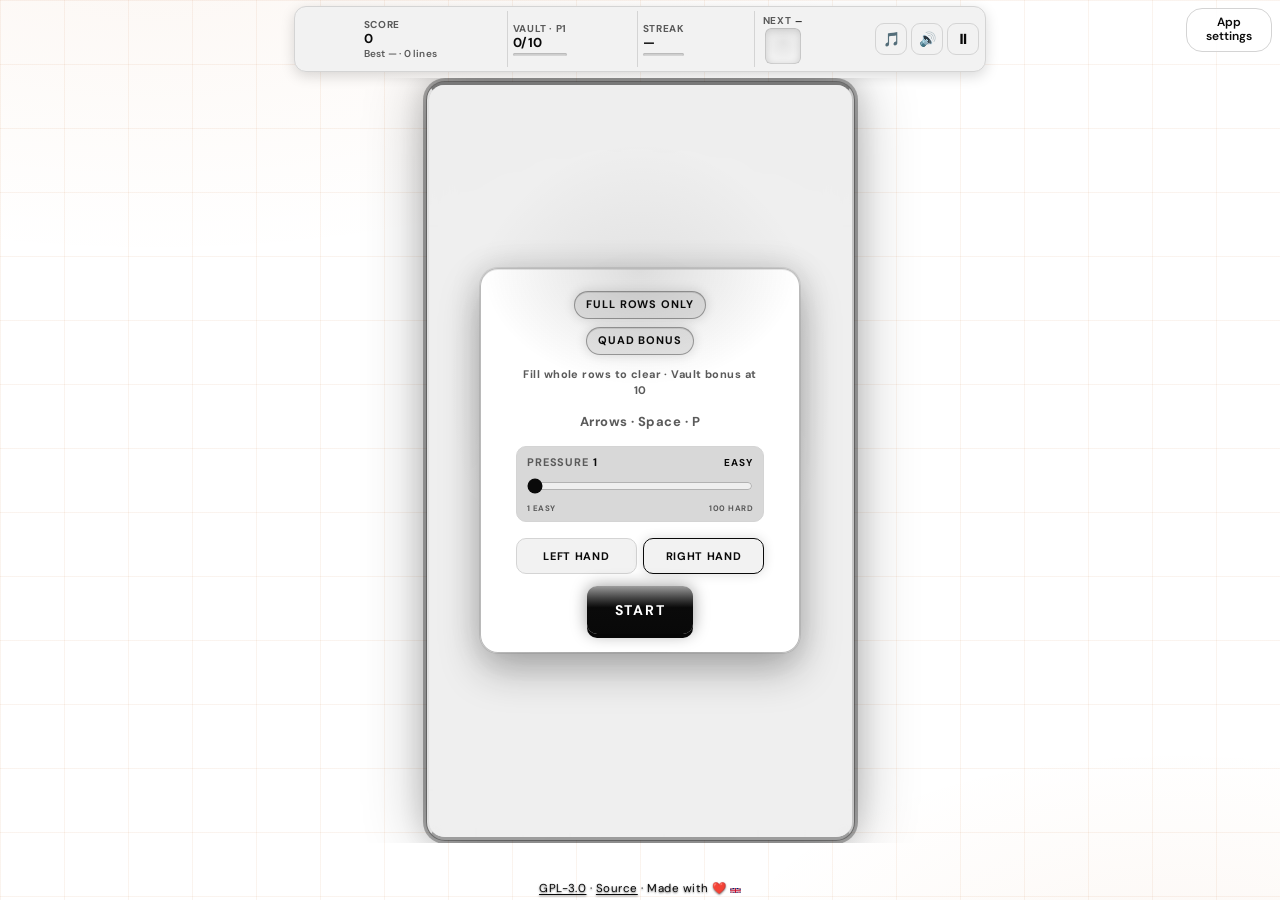
==== commit 3595af9e: "Seclusa Blocks 0.1.1 Keep long streaks and the offline game intact, and show the licence and setting" ====
--- a/index.html
+++ b/index.html
@@ -47,7 +47,7 @@
     <link rel="stylesheet" href="mono.css">
     <link rel="stylesheet" href="style.css">
 
-    <meta name="version" content="0.1.0">
+    <meta name="version" content="0.1.1">
     <link rel="stylesheet" href="stand.css">
 </head>
 <body>
@@ -162,11 +162,23 @@
     </div>
 
 
-    <!--
-        The "No data leaves your device" badge used to sit here. Privacy is a property of
-        the whole app, not of one game, so it is stated once in the Seclusa Games
-        launcher About dialog rather than repeated in every game.
-    -->
+    <footer class="game-foot">
+        <p class="game-credits">
+            <a href="LICENSE.txt">GPL-3.0</a>
+            · <a href="https://github.com/ambr3/seclusa-blocks" target="_blank" rel="noopener noreferrer">Source</a>
+            · Made with <span class="heart" role="img" aria-label="love">&#10084;&#65039;</span>
+            <svg class="flag" viewBox="0 0 60 30" role="img" aria-label="United Kingdom">
+                <clipPath id="game-uk-clip"><rect width="60" height="30" /></clipPath>
+                <g clip-path="url(#game-uk-clip)">
+                    <rect width="60" height="30" fill="#012169" />
+                    <path d="M0,0 L60,30 M60,0 L0,30" stroke="#fff" stroke-width="6" />
+                    <path d="M0,0 L60,30 M60,0 L0,30" stroke="#C8102E" stroke-width="4" />
+                    <path d="M30,0 V30 M0,15 H60" stroke="#fff" stroke-width="10" />
+                    <path d="M30,0 V30 M0,15 H60" stroke="#C8102E" stroke-width="6" />
+                </g>
+            </svg>
+        </p>
+    </footer>
 
     <script type="module" src="js/main.js"></script>
     <script src="stand-help.js"></script>
--- a/stand.css
+++ b/stand.css
@@ -8,14 +8,18 @@
     z-index: 40;
     top: max(8px, env(safe-area-inset-top));
     right: max(8px, env(safe-area-inset-right));
-    min-width: 44px;
+    box-sizing: border-box;
+    width: 5.4rem;
+    max-width: 5.4rem;
     min-height: 44px;
-    padding: 0 12px;
-    border-radius: 999px;
+    padding: 6px 8px;
+    border-radius: 16px;
     border: 1px solid var(--md-sys-color-outline-variant, #3a3a3a);
     background: color-mix(in srgb, var(--md-sys-color-surface-container, #1a1a1a) 88%, transparent);
     color: var(--md-sys-color-on-surface, #f5f5f5);
-    font: 600 14px/1 var(--font-sans, system-ui, sans-serif);
+    font: 600 12px/1.15 var(--font-sans, system-ui, sans-serif);
+    white-space: normal;
+    text-align: center;
     cursor: pointer;
 }
 
@@ -86,3 +90,78 @@
 .stand-close {
     float: right;
 }
+
+/*
+ * Licence footer. A real footer, not a dialog, so the licence and source
+ * links are on the page even when JavaScript is off.
+ */
+:root {
+    --game-foot: calc(2.8rem + env(safe-area-inset-bottom, 0px));
+}
+
+.game-foot {
+    position: fixed;
+    z-index: 30;
+    left: 0;
+    right: 0;
+    bottom: 0;
+    height: var(--game-foot);
+    box-sizing: border-box;
+    display: flex;
+    align-items: flex-end;
+    justify-content: center;
+    padding: 0 0.75rem max(0.2rem, env(safe-area-inset-bottom, 0px));
+    background: transparent;
+    background-color: transparent;
+    color: var(--md-sys-color-on-surface, #f5f5f5);
+    border: none;
+    box-shadow: none;
+    text-shadow: 0 1px 2px color-mix(in srgb, #000 55%, transparent);
+    overflow: visible;
+    pointer-events: none;
+    -webkit-user-select: text;
+    user-select: text;
+}
+
+.game-foot a,
+.game-foot .flag {
+    pointer-events: auto;
+}
+
+.game-credits {
+    margin: 0;
+    max-width: 42rem;
+    text-align: center;
+    font-size: 0.72rem;
+    font-weight: 500;
+    line-height: 1.35;
+    font-family: var(--font-sans, system-ui, sans-serif);
+}
+
+.game-credits a {
+    color: var(--md-sys-color-primary, #c45c26);
+    text-decoration: underline;
+    text-underline-offset: 2px;
+}
+
+.game-credits .heart {
+    font-family: "Apple Color Emoji", "Segoe UI Emoji", "Noto Color Emoji", sans-serif;
+}
+
+.game-credits .flag {
+    width: 0.95em;
+    height: auto;
+    display: inline-block;
+    vertical-align: -0.1em;
+    border-radius: 1px;
+}
+
+/* The play area ends above the line. The page background keeps painting behind it. */
+body:has(.game-container) {
+    padding-bottom: var(--game-foot);
+}
+
+body:has(.game-foot) .shell {
+    bottom: var(--game-foot);
+}
+
